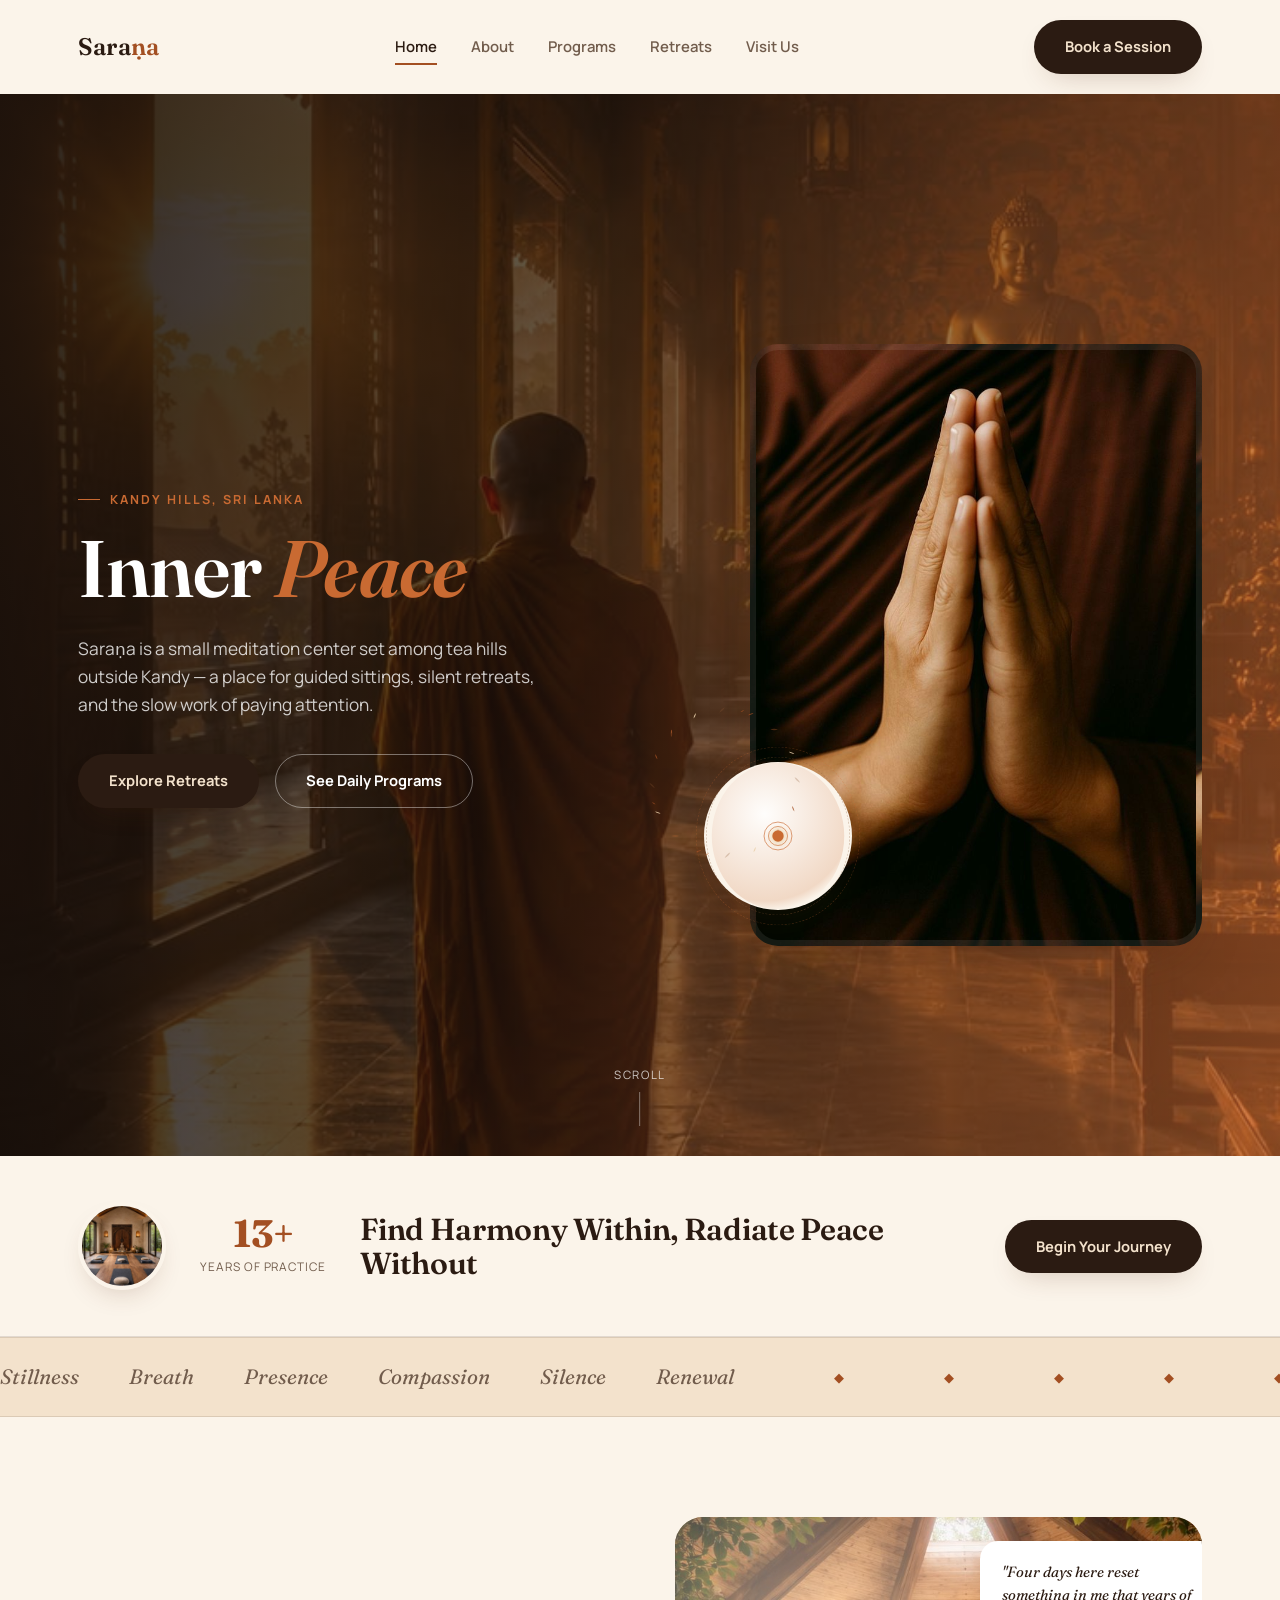
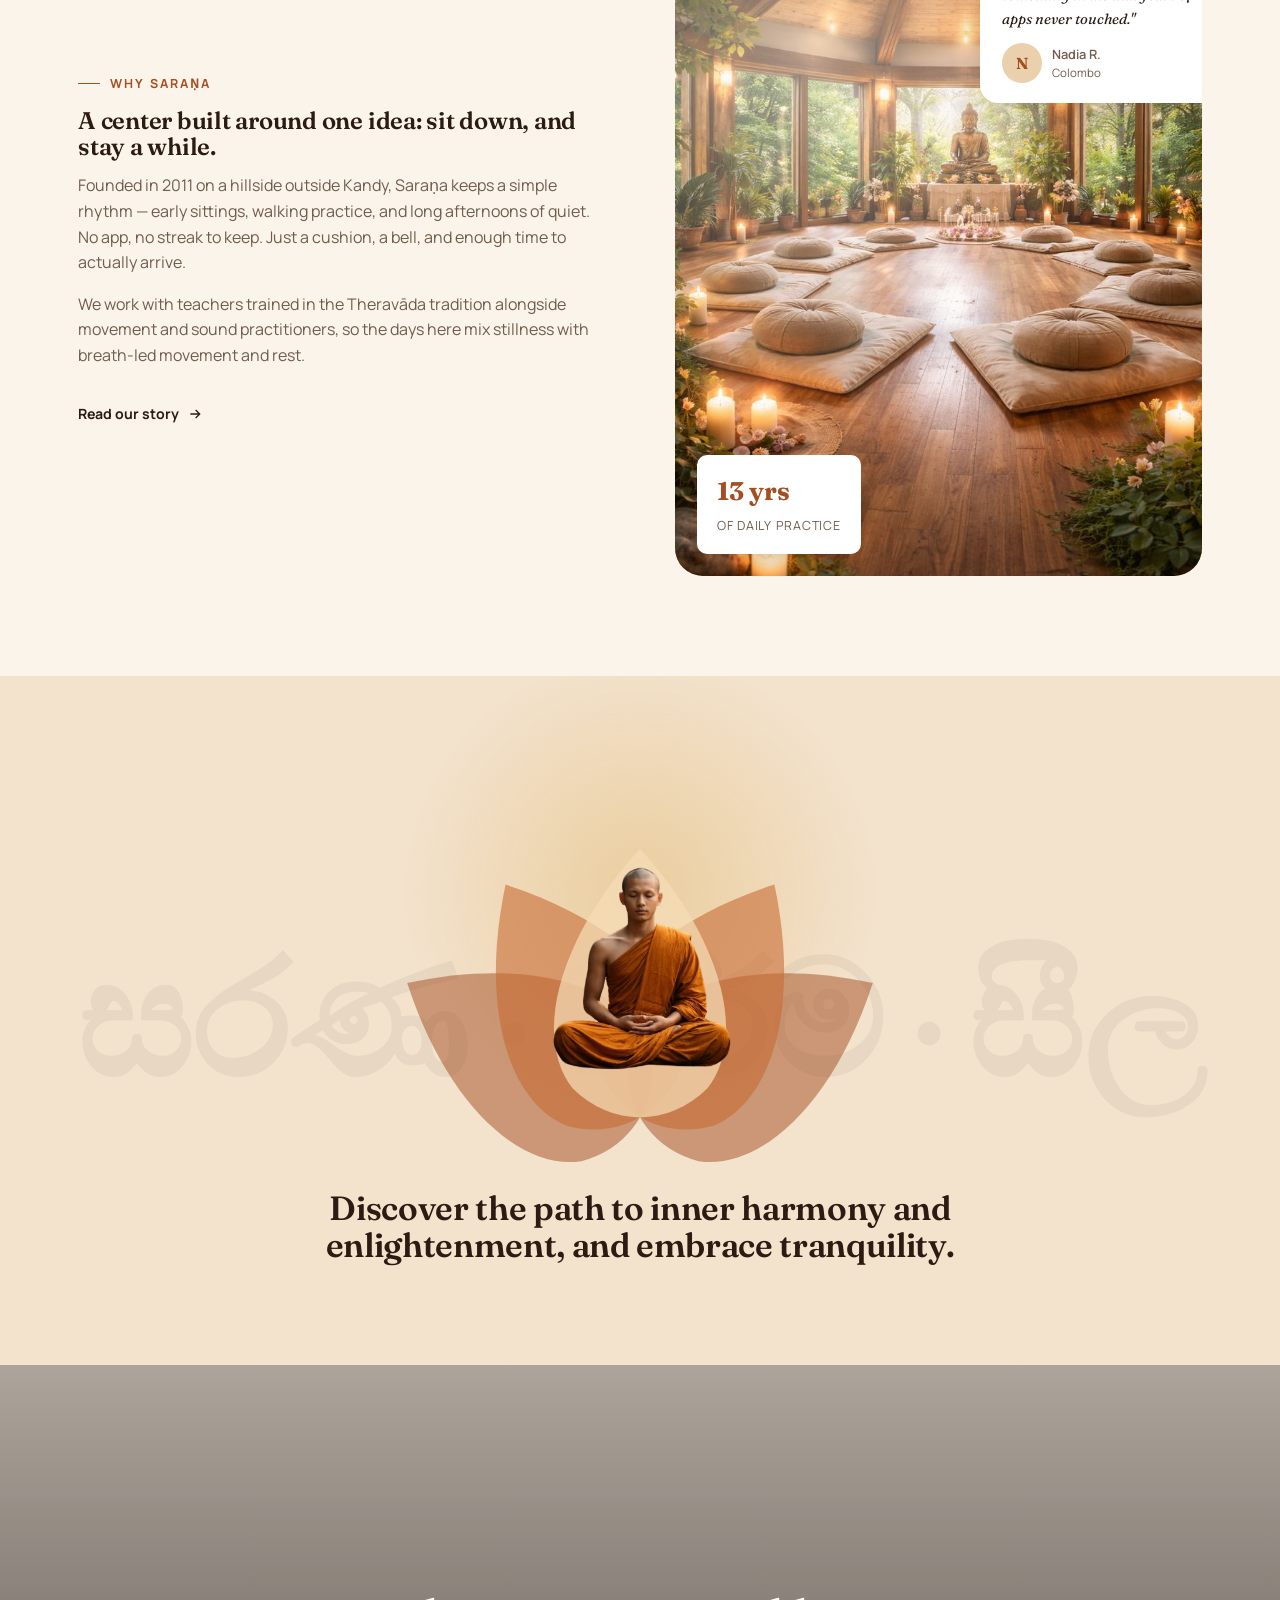
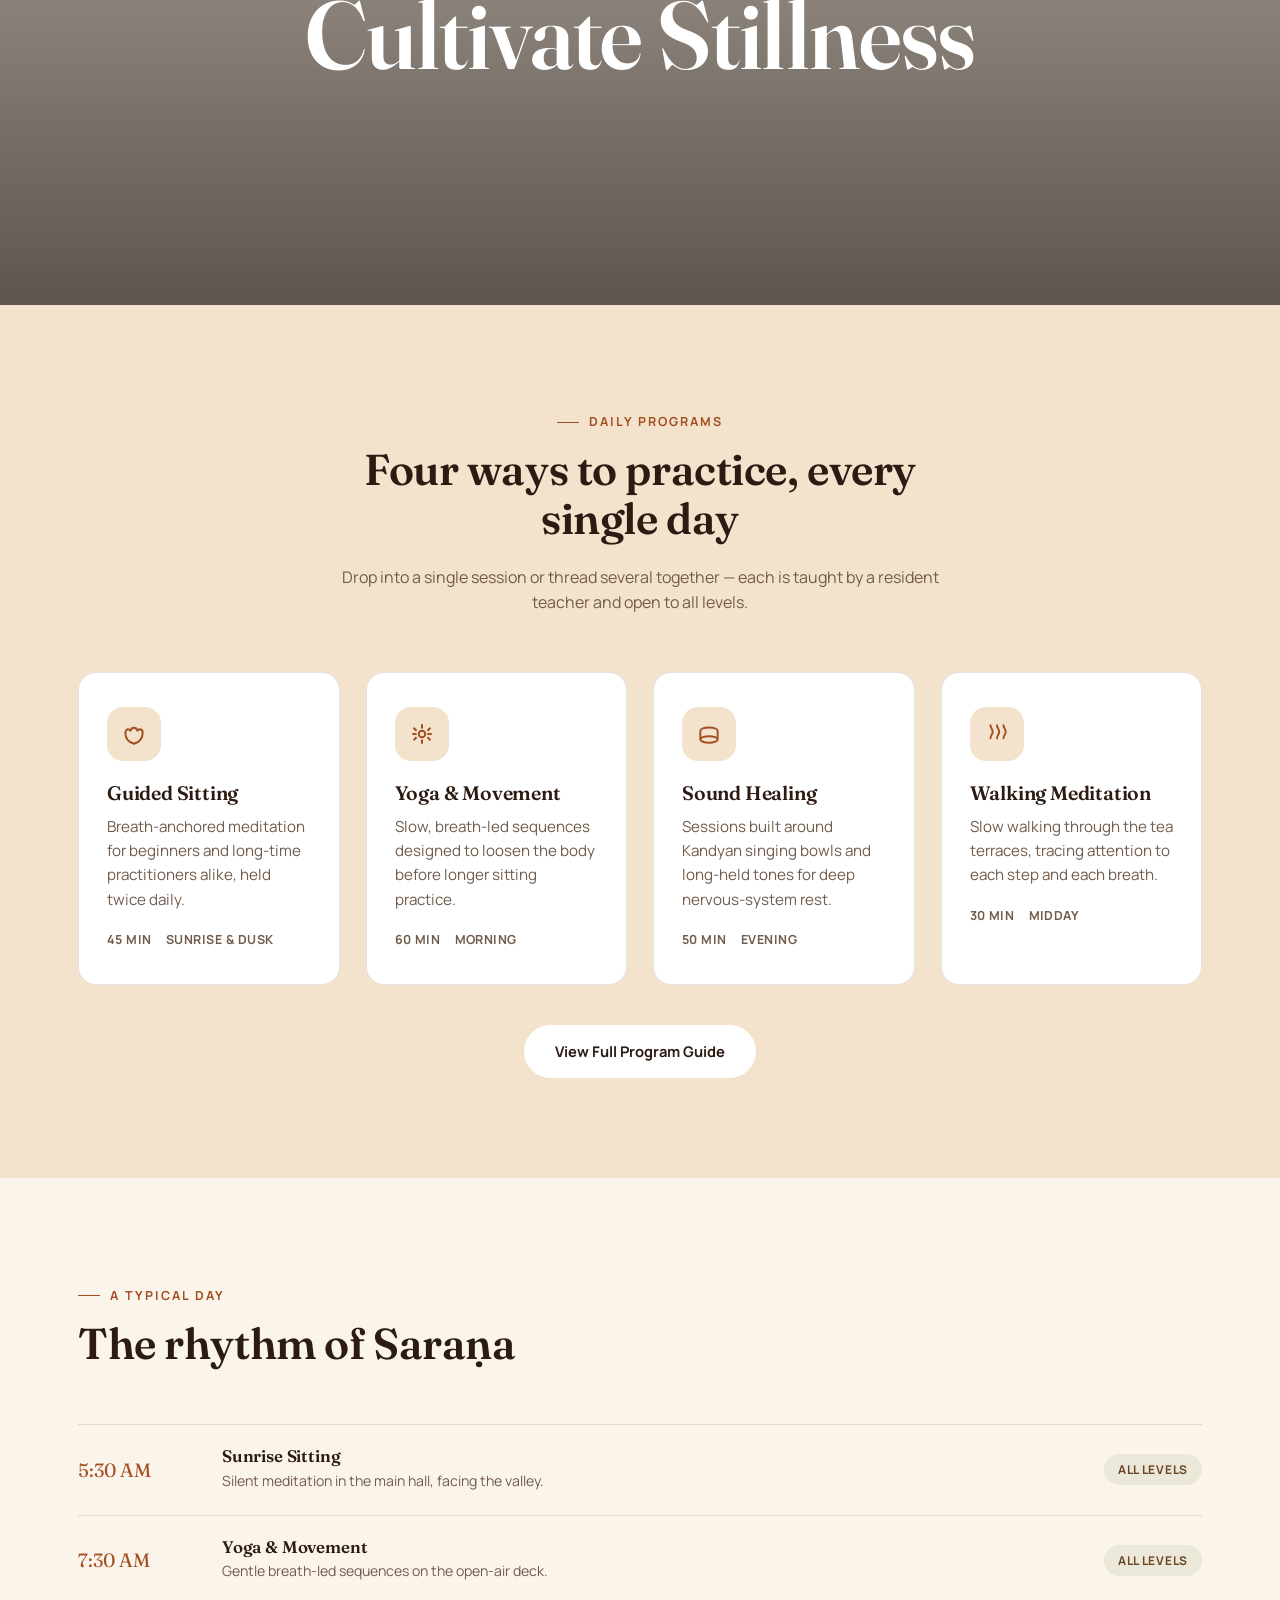
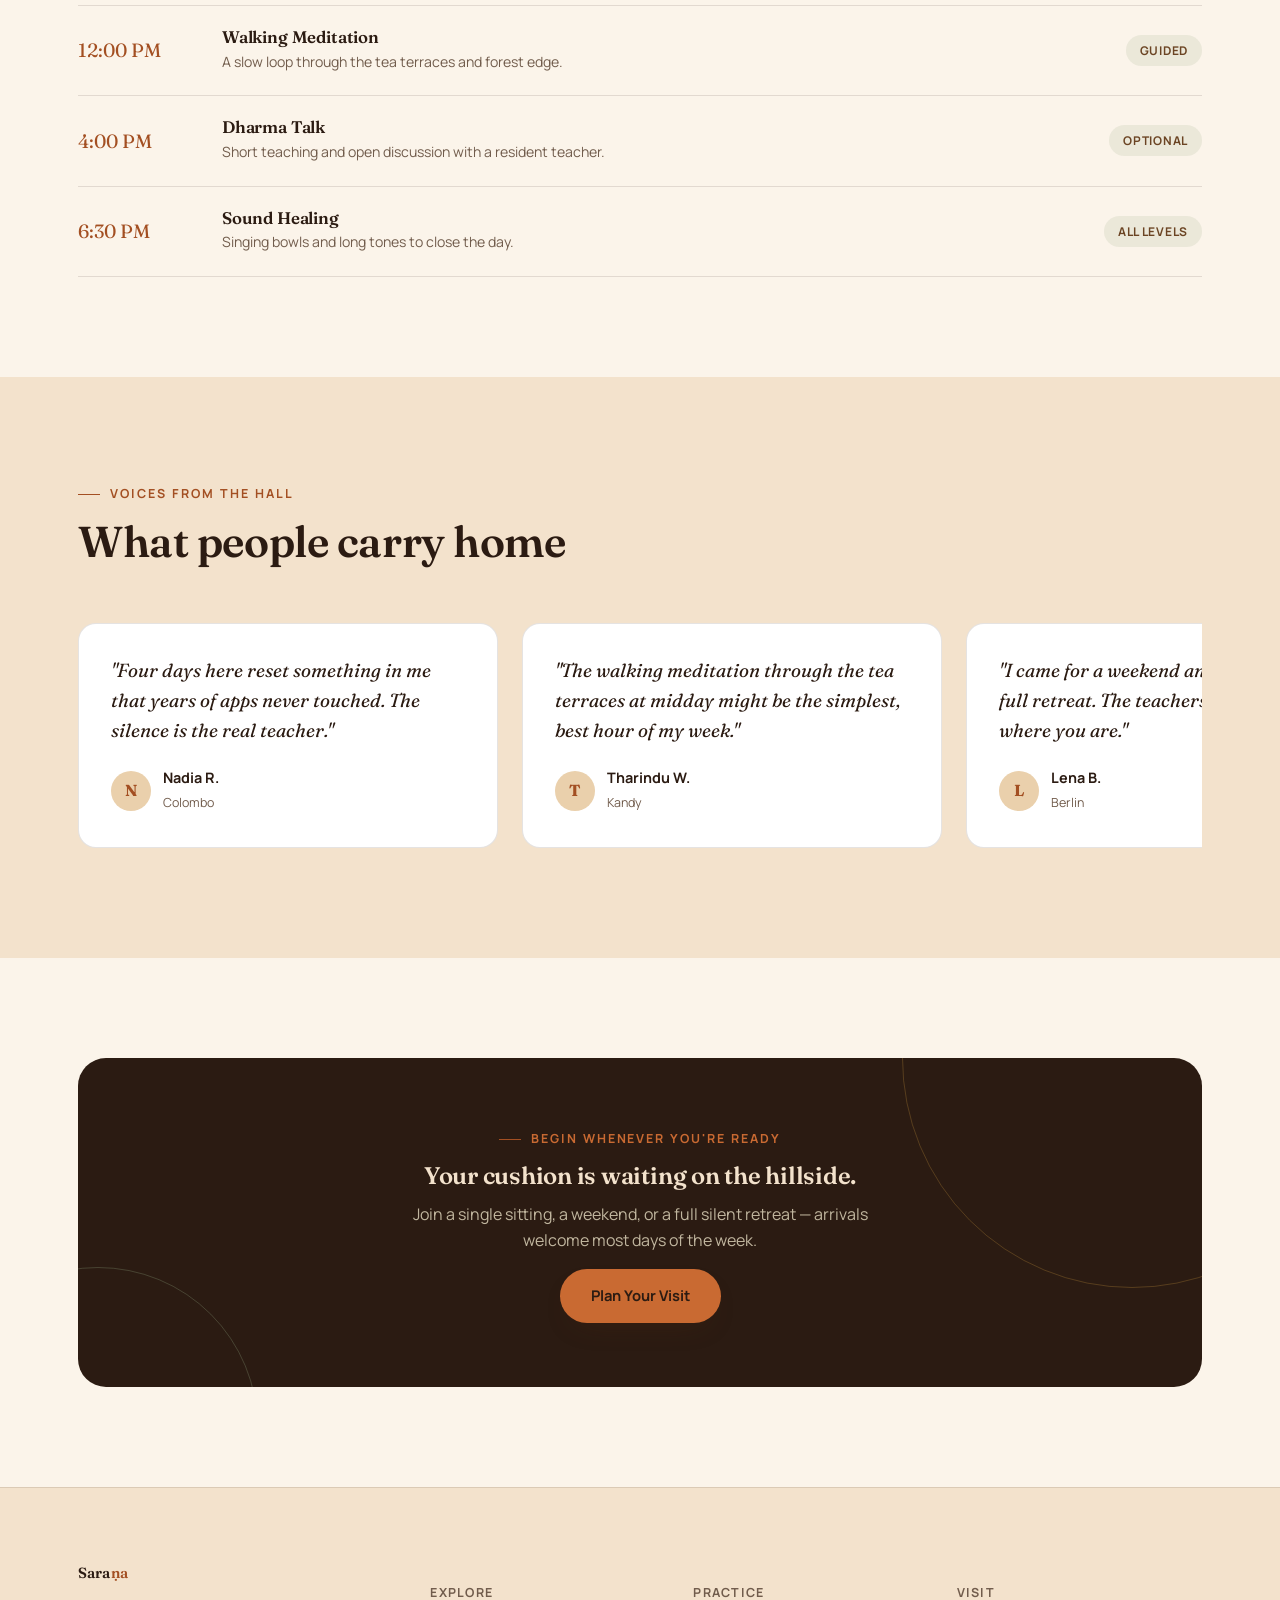
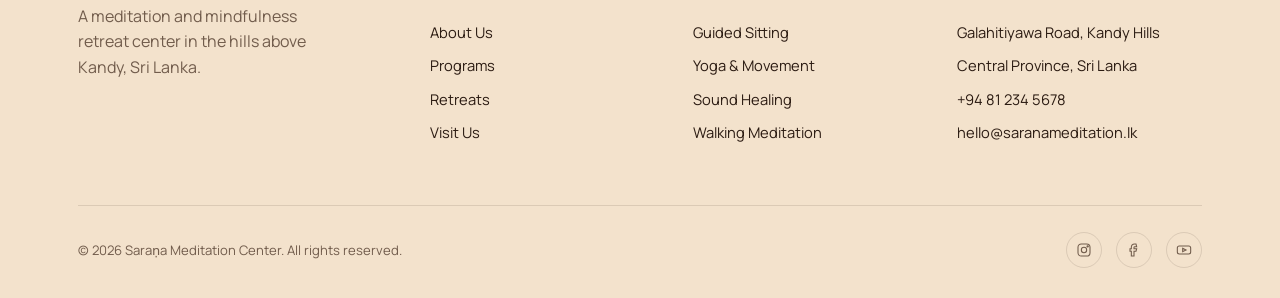
==== index.html @ 9ab3ea87 "Initial website upload" ====
<!DOCTYPE html>
<html lang="en">
<head>
<meta charset="UTF-8">
<meta name="viewport" content="width=device-width, initial-scale=1.0">
<title>Saraṇa Meditation Center — A Refuge in the Hills of Kandy</title>
<meta name="description" content="Saraṇa is a meditation and mindfulness retreat center in the hills above Kandy, Sri Lanka, offering guided sittings, silent retreats, yoga and sound healing.">
<link rel="preconnect" href="https://fonts.googleapis.com">
<link href="https://fonts.googleapis.com/css2?family=Fraunces:ital,wght@0,400;0,500;0,600;1,500&family=Manrope:wght@400;500;600;700;800&display=swap" rel="stylesheet">
<link rel="stylesheet" href="style.css">
</head>
<body>

<div id="preloader" aria-hidden="true">
  <div class="preloader-mark">
    <div class="preloader-ring"></div>
    <div class="preloader-bud"></div>
  </div>
  <span class="preloader-word">Sara<b>ṇa</b></span>
</div>
<div class="cursor-dot" id="cursorDot" aria-hidden="true"></div>

<header class="site-header">
  <div class="container nav-wrap">
    <a href="index.html" class="logo">Sara<span>ṇa</span></a>
    <nav class="nav-links">
      <a href="index.html">Home</a>
      <a href="about.html">About</a>
      <a href="services.html">Programs</a>
      <a href="retreats.html">Retreats</a>
      <a href="contact.html">Visit Us</a>
    </nav>
    <a href="contact.html" class="btn btn-primary nav-cta">Book a Session</a>
    <button class="nav-toggle" aria-label="Toggle menu"><span></span></button>
  </div>
</header>

<main>

  <!-- ============ SPLIT PHOTO HERO ============ -->
  <section class="hero-split">
    <div class="hero-split-media" style="background-image:url('images/temple-walk-monk.jpeg')"></div>
    <div class="hero-split-scrim"></div>
    <div class="container hero-split-grid">
      <div class="hero-split-text">
        <p class="eyebrow">Kandy Hills, Sri Lanka</p>
        <h1>Inner <em>Peace</em></h1>
        <p class="hero-split-sub">Saraṇa is a small meditation center set among tea hills outside Kandy — a place for guided sittings, silent retreats, and the slow work of paying attention.</p>
        <div class="hero-split-ctas">
          <a href="retreats.html" class="btn btn-primary">Explore Retreats</a>
          <a href="services.html" class="btn btn-ghost-light">See Daily Programs</a>
        </div>
      </div>
      <div class="hero-split-visual">
        <div class="hero-split-photo" style="background-image:url('images/praying-hands.jpeg')"></div>
        <div class="hero-particles" id="heroParticles" aria-hidden="true"></div>
        <div class="hero-flower-badge">
          <div class="flower scroll-bloom" aria-hidden="true">
            <span class="flower-glow"></span>
            <svg class="flower-svg" viewBox="0 0 168 168">
              <!-- outer ring -->
              <g class="petal petal-outer petal-gold" style="--i:0; transform:rotate(0deg)"><path class="petal-shape" d="M84 84 C 74 62 74 28 84 8 C 94 28 94 62 84 84 Z"/></g>
              <g class="petal petal-outer petal-sage" style="--i:1; transform:rotate(45deg)"><path class="petal-shape" d="M84 84 C 74 62 74 28 84 8 C 94 28 94 62 84 84 Z"/></g>
              <g class="petal petal-outer petal-gold" style="--i:2; transform:rotate(90deg)"><path class="petal-shape" d="M84 84 C 74 62 74 28 84 8 C 94 28 94 62 84 84 Z"/></g>
              <g class="petal petal-outer petal-sage" style="--i:3; transform:rotate(135deg)"><path class="petal-shape" d="M84 84 C 74 62 74 28 84 8 C 94 28 94 62 84 84 Z"/></g>
              <g class="petal petal-outer petal-gold" style="--i:4; transform:rotate(180deg)"><path class="petal-shape" d="M84 84 C 74 62 74 28 84 8 C 94 28 94 62 84 84 Z"/></g>
              <g class="petal petal-outer petal-sage" style="--i:5; transform:rotate(225deg)"><path class="petal-shape" d="M84 84 C 74 62 74 28 84 8 C 94 28 94 62 84 84 Z"/></g>
              <g class="petal petal-outer petal-gold" style="--i:6; transform:rotate(270deg)"><path class="petal-shape" d="M84 84 C 74 62 74 28 84 8 C 94 28 94 62 84 84 Z"/></g>
              <g class="petal petal-outer petal-sage" style="--i:7; transform:rotate(315deg)"><path class="petal-shape" d="M84 84 C 74 62 74 28 84 8 C 94 28 94 62 84 84 Z"/></g>
              <!-- middle ring, offset for a layered look -->
              <g class="petal petal-middle petal-sand" style="--i:2; transform:rotate(22.5deg)"><path class="petal-shape" d="M84 84 C 77 67 77 42 84 26 C 91 42 91 67 84 84 Z"/></g>
              <g class="petal petal-middle petal-deep" style="--i:3; transform:rotate(67.5deg)"><path class="petal-shape" d="M84 84 C 77 67 77 42 84 26 C 91 42 91 67 84 84 Z"/></g>
              <g class="petal petal-middle petal-sand" style="--i:4; transform:rotate(112.5deg)"><path class="petal-shape" d="M84 84 C 77 67 77 42 84 26 C 91 42 91 67 84 84 Z"/></g>
              <g class="petal petal-middle petal-deep" style="--i:5; transform:rotate(157.5deg)"><path class="petal-shape" d="M84 84 C 77 67 77 42 84 26 C 91 42 91 67 84 84 Z"/></g>
              <g class="petal petal-middle petal-sand" style="--i:6; transform:rotate(202.5deg)"><path class="petal-shape" d="M84 84 C 77 67 77 42 84 26 C 91 42 91 67 84 84 Z"/></g>
              <g class="petal petal-middle petal-deep" style="--i:7; transform:rotate(247.5deg)"><path class="petal-shape" d="M84 84 C 77 67 77 42 84 26 C 91 42 91 67 84 84 Z"/></g>
              <g class="petal petal-middle petal-sand" style="--i:8; transform:rotate(292.5deg)"><path class="petal-shape" d="M84 84 C 77 67 77 42 84 26 C 91 42 91 67 84 84 Z"/></g>
              <g class="petal petal-middle petal-deep" style="--i:9; transform:rotate(337.5deg)"><path class="petal-shape" d="M84 84 C 77 67 77 42 84 26 C 91 42 91 67 84 84 Z"/></g>
              <!-- inner ring, small petals cradling the core -->
              <g class="petal petal-inner petal-deep" style="--i:6; transform:rotate(0deg)"><path class="petal-shape" d="M84 84 C 79 71 79 54 84 42 C 89 54 89 71 84 84 Z"/></g>
              <g class="petal petal-inner petal-gold" style="--i:7; transform:rotate(60deg)"><path class="petal-shape" d="M84 84 C 79 71 79 54 84 42 C 89 54 89 71 84 84 Z"/></g>
              <g class="petal petal-inner petal-deep" style="--i:8; transform:rotate(120deg)"><path class="petal-shape" d="M84 84 C 79 71 79 54 84 42 C 89 54 89 71 84 84 Z"/></g>
              <g class="petal petal-inner petal-gold" style="--i:9; transform:rotate(180deg)"><path class="petal-shape" d="M84 84 C 79 71 79 54 84 42 C 89 54 89 71 84 84 Z"/></g>
              <g class="petal petal-inner petal-deep" style="--i:10; transform:rotate(240deg)"><path class="petal-shape" d="M84 84 C 79 71 79 54 84 42 C 89 54 89 71 84 84 Z"/></g>
              <g class="petal petal-inner petal-gold" style="--i:11; transform:rotate(300deg)"><path class="petal-shape" d="M84 84 C 79 71 79 54 84 42 C 89 54 89 71 84 84 Z"/></g>
              <!-- glowing sacred core -->
              <g class="sacred-core">
                <circle class="core-ring core-ring-outer" cx="84" cy="84" r="22"/>
                <circle class="core-ring core-ring-mid" cx="84" cy="84" r="15"/>
                <circle class="flower-pistil" cx="84" cy="84" r="9"/>
              </g>
            </svg>
            <span class="flower-label">Open slowly. Close gently.</span>
          </div>
        </div>
      </div>
    </div>
    <div class="hero-scroll-cue"><span>Scroll</span><span class="line"></span></div>
  </section>

  <!-- ============ STAT STRIP ============ -->
  <section class="stat-strip">
    <div class="container stat-strip-inner">
      <div class="stat-strip-photo" style="background-image:url('images/yoga-studio-interior.jpeg')"></div>
      <div class="stat-strip-num"><strong>13+</strong><span>Years of Practice</span></div>
      <div class="stat-strip-text">
        <h2>Find Harmony Within, Radiate Peace Without</h2>
      </div>
      <a href="retreats.html" class="btn btn-primary">Begin Your Journey</a>
    </div>
  </section>

  <!-- ============ VALUES MARQUEE ============ -->
  <div class="marquee" aria-hidden="true">
    <div class="marquee-track">
      <span>Stillness<span>Breath<span>Presence<span>Compassion<span>Silence<span>Renewal</span></span></span></span></span></span>
      <span>Stillness<span>Breath<span>Presence<span>Compassion<span>Silence<span>Renewal</span></span></span></span></span></span>
    </div>
  </div>

  <!-- ============ INTRO / ABOUT SPLIT ============ -->
  <section>
    <div class="container split">
      <div class="reveal">
        <p class="eyebrow">Why Saraṇa</p>
        <h2>A center built around one idea: sit down, and stay a while.</h2>
        <p>Founded in 2011 on a hillside outside Kandy, Saraṇa keeps a simple rhythm — early sittings, walking practice, and long afternoons of quiet. No app, no streak to keep. Just a cushion, a bell, and enough time to actually arrive.</p>
        <p>We work with teachers trained in the Theravāda tradition alongside movement and sound practitioners, so the days here mix stillness with breath-led movement and rest.</p>
        <a href="about.html" class="card-link">Read our story
          <svg viewBox="0 0 24 24" fill="none" stroke="currentColor" stroke-width="2"><path d="M5 12h14M13 6l6 6-6 6"/></svg>
        </a>
      </div>
      <div class="art-panel reveal">
        <img src="images/meditation-retreat-space.jpeg" alt="Circle of meditation cushions facing a Buddha statue in a plant-filled pavilion" loading="lazy">
        <div class="quote-float">
          <p>"Four days here reset something in me that years of apps never touched."</p>
          <div class="quote-float-who">
            <div class="quote-avatar">N</div>
            <span>Nadia R. <em>Colombo</em></span>
          </div>
        </div>
        <div class="stat-chip"><strong>13 yrs</strong><span>of daily practice</span></div>
      </div>
    </div>
  </section>

  <!-- ============ DEVOTION / WATERMARK ============ -->
  <section class="devotion">
    <span class="devotion-watermark" aria-hidden="true">සරණ · ධර්ම · සීල</span>
    <div class="container">
      <div class="devotion-photo-wrap reveal">

        <div class="devotion-glow" aria-hidden="true"></div>

        <div class="devotion-bloom" aria-hidden="true">
          <svg class="devotion-bloom-svg" viewBox="0 0 300 190">
            <g class="petal-wrap petal-outer-l" transform="translate(150,170) rotate(-60)">
              <path class="lotus-petal petal-outer" d="M0,-140 C-45,-90 -55,-40 -35,-15 C-15,5 15,5 35,-15 C55,-40 45,-90 0,-140 Z"/>
            </g>
            <g class="petal-wrap petal-outer-r" transform="translate(150,170) rotate(60)">
              <path class="lotus-petal petal-outer" d="M0,-140 C-45,-90 -55,-40 -35,-15 C-15,5 15,5 35,-15 C55,-40 45,-90 0,-140 Z"/>
            </g>
            <g class="petal-wrap petal-mid-l" transform="translate(150,170) rotate(-30)">
              <path class="lotus-petal petal-mid" d="M0,-140 C-45,-90 -55,-40 -35,-15 C-15,5 15,5 35,-15 C55,-40 45,-90 0,-140 Z"/>
            </g>
            <g class="petal-wrap petal-mid-r" transform="translate(150,170) rotate(30)">
              <path class="lotus-petal petal-mid" d="M0,-140 C-45,-90 -55,-40 -35,-15 C-15,5 15,5 35,-15 C55,-40 45,-90 0,-140 Z"/>
            </g>
            <g class="petal-wrap petal-center" transform="translate(150,170) rotate(0)">
              <path class="lotus-petal petal-center" d="M0,-140 C-45,-90 -55,-40 -35,-15 C-15,5 15,5 35,-15 C55,-40 45,-90 0,-140 Z"/>
            </g>
          </svg>
        </div>

        <div class="devotion-photo" style="background-image:url('images/download__9_-removebg-preview.png')"></div>
      </div>
      <h2 class="reveal">Discover the path to inner harmony and enlightenment, and embrace tranquility.</h2>
    </div>
  </section>

  <!-- ============ PHOTO BAND ============ -->
  <section class="photo-band" style="background-image:url('images/yoga-studio-interior.jpeg')">
    <div class="photo-band-scrim"></div>
    <h2>Cultivate Stillness</h2>
  </section>

  <!-- ============ PROGRAMS PREVIEW ============ -->
  <section class="section-alt">
    <div class="container">
      <div class="section-head">
        <p class="eyebrow">Daily Programs</p>
        <h2>Four ways to practice, every single day</h2>
        <p>Drop into a single session or thread several together — each is taught by a resident teacher and open to all levels.</p>
      </div>

      <div class="grid grid-4 reveal-stagger">
        <div class="card reveal r-item">
          <div class="card-icon">
            <svg viewBox="0 0 24 24" fill="none" stroke="currentColor" stroke-width="1.8"><path d="M12 21c-5-1.5-8-5.5-8-10 0-2 1.3-3.3 2.6-3.3 1 0 1.8.8 2 1.8.4-1.9 1.9-3.2 3.4-3.2s3 1.3 3.4 3.2c.2-1 1-1.8 2-1.8C18.7 7.7 20 9 20 11c0 4.5-3 8.5-8 10z"/></svg>
          </div>
          <h3>Guided Sitting</h3>
          <p>Breath-anchored meditation for beginners and long-time practitioners alike, held twice daily.</p>
          <span class="card-meta"><span>45 min</span><span>Sunrise & Dusk</span></span>
        </div>

        <div class="card reveal r-item">
          <div class="card-icon">
            <svg viewBox="0 0 24 24" fill="none" stroke="currentColor" stroke-width="1.8"><path d="M12 3v4M12 17v4M4.2 6.2l2.8 2.8M17 15l2.8 2.8M3 12h4M17 12h4M4.2 17.8L7 15M17 9l2.8-2.8"/><circle cx="12" cy="12" r="3"/></svg>
          </div>
          <h3>Yoga & Movement</h3>
          <p>Slow, breath-led sequences designed to loosen the body before longer sitting practice.</p>
          <span class="card-meta"><span>60 min</span><span>Morning</span></span>
        </div>

        <div class="card reveal r-item">
          <div class="card-icon">
            <svg viewBox="0 0 24 24" fill="none" stroke="currentColor" stroke-width="1.8"><ellipse cx="12" cy="17" rx="8" ry="3"/><path d="M4 17V9a8 3 0 0 1 16 0v8"/></svg>
          </div>
          <h3>Sound Healing</h3>
          <p>Sessions built around Kandyan singing bowls and long-held tones for deep nervous-system rest.</p>
          <span class="card-meta"><span>50 min</span><span>Evening</span></span>
        </div>

        <div class="card reveal r-item">
          <div class="card-icon">
            <svg viewBox="0 0 24 24" fill="none" stroke="currentColor" stroke-width="1.8"><path d="M6 4c0 3 2 3 2 6s-2 3-2 6M12 4c0 3 2 3 2 6s-2 3-2 6M18 4c0 3 2 3 2 6s-2 3-2 6" stroke-linecap="round"/></svg>
          </div>
          <h3>Walking Meditation</h3>
          <p>Slow walking through the tea terraces, tracing attention to each step and each breath.</p>
          <span class="card-meta"><span>30 min</span><span>Midday</span></span>
        </div>
      </div>

      <div class="text-center mt-40">
        <a href="services.html" class="btn btn-light">View Full Program Guide</a>
      </div>
    </div>
  </section>

  <!-- ============ SCHEDULE ============ -->
  <section>
    <div class="container">
      <div class="section-head left">
        <p class="eyebrow">A Typical Day</p>
        <h2>The rhythm of Saraṇa</h2>
      </div>
      <div class="schedule reveal">
        <div class="schedule-row">
          <div class="schedule-time">5:30 AM</div>
          <div class="schedule-name"><h4>Sunrise Sitting</h4><p>Silent meditation in the main hall, facing the valley.</p></div>
          <div class="schedule-tag">All levels</div>
        </div>
        <div class="schedule-row">
          <div class="schedule-time">7:30 AM</div>
          <div class="schedule-name"><h4>Yoga & Movement</h4><p>Gentle breath-led sequences on the open-air deck.</p></div>
          <div class="schedule-tag">All levels</div>
        </div>
        <div class="schedule-row">
          <div class="schedule-time">12:00 PM</div>
          <div class="schedule-name"><h4>Walking Meditation</h4><p>A slow loop through the tea terraces and forest edge.</p></div>
          <div class="schedule-tag">Guided</div>
        </div>
        <div class="schedule-row">
          <div class="schedule-time">4:00 PM</div>
          <div class="schedule-name"><h4>Dharma Talk</h4><p>Short teaching and open discussion with a resident teacher.</p></div>
          <div class="schedule-tag">Optional</div>
        </div>
        <div class="schedule-row">
          <div class="schedule-time">6:30 PM</div>
          <div class="schedule-name"><h4>Sound Healing</h4><p>Singing bowls and long tones to close the day.</p></div>
          <div class="schedule-tag">All levels</div>
        </div>
      </div>
    </div>
  </section>

  <!-- ============ TESTIMONIALS ============ -->
  <section class="section-alt">
    <div class="container">
      <div class="section-head left">
        <p class="eyebrow">Voices from the Hall</p>
        <h2>What people carry home</h2>
      </div>
      <div class="quote-track reveal">
        <div class="quote-card">
          <p>"Four days here reset something in me that years of apps never touched. The silence is the real teacher."</p>
          <div class="quote-who">
            <div class="quote-avatar">N</div>
            <div><strong>Nadia R.</strong><span>Colombo</span></div>
          </div>
        </div>
        <div class="quote-card">
          <p>"The walking meditation through the tea terraces at midday might be the simplest, best hour of my week."</p>
          <div class="quote-who">
            <div class="quote-avatar">T</div>
            <div><strong>Tharindu W.</strong><span>Kandy</span></div>
          </div>
        </div>
        <div class="quote-card">
          <p>"I came for a weekend and stayed for the full retreat. The teachers meet you exactly where you are."</p>
          <div class="quote-who">
            <div class="quote-avatar">L</div>
            <div><strong>Lena B.</strong><span>Berlin</span></div>
          </div>
        </div>
        <div class="quote-card">
          <p>"Sound healing in that hall, with the rain outside — I still hear it when I need to calm down."</p>
          <div class="quote-who">
            <div class="quote-avatar">S</div>
            <div><strong>Sanduni P.</strong><span>Galle</span></div>
          </div>
        </div>
      </div>
    </div>
  </section>

  <!-- ============ CTA BAND ============ -->
  <section>
    <div class="container">
      <div class="cta-band reveal">
        <div class="cta-ring"></div>
        <div class="cta-ring two"></div>
        <p class="eyebrow" style="justify-content:center;color:var(--gold)">Begin Whenever You're Ready</p>
        <h2>Your cushion is waiting on the hillside.</h2>
        <p>Join a single sitting, a weekend, or a full silent retreat — arrivals welcome most days of the week.</p>
        <a href="contact.html" class="btn btn-primary">Plan Your Visit</a>
      </div>
    </div>
  </section>

</main>

<footer class="site-footer">
  <div class="container">
    <div class="footer-grid">
      <div>
        <a href="index.html" class="logo">Sara<span>ṇa</span></a>
        <p class="mt-40" style="margin-top:18px;max-width:260px;">A meditation and mindfulness retreat center in the hills above Kandy, Sri Lanka.</p>
      </div>
      <div>
        <h5>Explore</h5>
        <a href="about.html">About Us</a>
        <a href="services.html">Programs</a>
        <a href="retreats.html">Retreats</a>
        <a href="contact.html">Visit Us</a>
      </div>
      <div>
        <h5>Practice</h5>
        <a href="services.html">Guided Sitting</a>
        <a href="services.html">Yoga & Movement</a>
        <a href="services.html">Sound Healing</a>
        <a href="services.html">Walking Meditation</a>
      </div>
      <div>
        <h5>Visit</h5>
        <li>Galahitiyawa Road, Kandy Hills</li>
        <li>Central Province, Sri Lanka</li>
        <li>+94 81 234 5678</li>
        <li>hello@saranameditation.lk</li>
      </div>
    </div>
    <div class="footer-bottom">
      <span>© <span id="year"></span> Saraṇa Meditation Center. All rights reserved.</span>
      <div class="footer-social">
        <a href="#" aria-label="Instagram"><svg viewBox="0 0 24 24" fill="none" stroke="currentColor" stroke-width="1.6"><rect x="3" y="3" width="18" height="18" rx="5"/><circle cx="12" cy="12" r="4"/><circle cx="17.5" cy="6.5" r="1"/></svg></a>
        <a href="#" aria-label="Facebook"><svg viewBox="0 0 24 24" fill="none" stroke="currentColor" stroke-width="1.6"><path d="M15 3h-2a5 5 0 0 0-5 5v2H6v4h2v7h4v-7h3l1-4h-4V8a1 1 0 0 1 1-1h3z"/></svg></a>
        <a href="#" aria-label="YouTube"><svg viewBox="0 0 24 24" fill="none" stroke="currentColor" stroke-width="1.6"><rect x="2" y="6" width="20" height="12" rx="3"/><path d="M10 9.5l5 2.5-5 2.5z"/></svg></a>
      </div>
    </div>
  </div>
</footer>

<script src="script.js"></script>
</body>
</html>
---- style.css ----
/* =========================================================
   SARAṆA MEDITATION CENTER — shared stylesheet
   Palette: warm cream / burnt terracotta / gold / deep maroon
   Type: Fraunces (display) + Manrope (body)
========================================================= */

:root{
  --bg:            #FBF4EA;
  --bg-alt:        #F3E2CC;   /* warm sand */
  --bg-alt-2:      #EAD0AC;   /* deeper sand */
  --gold:          #C96A32;   /* burnt terracotta accent */
  --gold-deep:     #A34F22;
  --sage:          #8A5A34;   /* warm umber accent */
  --sage-deep:     #6B4423;
  --ink:           #2B1B12;
  --ink-soft:      #715C4C;
  --line:          rgba(43,27,18,0.12);
  --white:         #FFFFFF;

  --font-display: "Fraunces", "Iowan Old Style", serif;
  --font-body:    "Manrope", -apple-system, BlinkMacSystemFont, sans-serif;

  --radius-lg: 28px;
  --radius-md: 18px;
  --radius-sm: 10px;

  --shadow-soft: 0 20px 60px -25px rgba(90, 45, 15, 0.4);
  --shadow-card: 0 12px 30px -15px rgba(90, 45, 15, 0.32);

  --ease: cubic-bezier(.22,.68,0,1);
}

@media (prefers-reduced-motion: reduce){
  *{ animation-duration: 0.001ms !important; animation-iteration-count: 1 !important; transition-duration: 0.001ms !important; scroll-behavior: auto !important; }
}

/* =========================================================
   PRELOADER
========================================================= */
#preloader{
  position: fixed; inset: 0; z-index: 10000;
  background: var(--bg);
  display: flex; flex-direction: column; align-items: center; justify-content: center;
  transition: opacity .7s var(--ease), visibility .7s var(--ease);
}
#preloader.is-hidden{ opacity: 0; visibility: hidden; pointer-events: none; }
.preloader-mark{
  position: relative;
  width: 56px; height: 56px;
  display: flex; align-items: center; justify-content: center;
}
.preloader-bud{
  width: 20px; height: 34px;
  background: linear-gradient(160deg, var(--gold), var(--gold-deep));
  border-radius: 60% 60% 18% 18%;
  box-shadow: 0 0 22px rgba(217,164,65,0.45);
  animation: preloaderPulse 1.5s ease-in-out infinite;
}
.preloader-ring{
  position: absolute; inset: -15px;
  border-radius: 50%;
  border: 2px solid rgba(201,106,50,0.15);
  border-top-color: var(--gold-deep);
  animation: preloaderSpin .9s linear infinite;
}
.preloader-word{
  margin-top: 18px;
  font-family: var(--font-display);
  font-style: italic;
  letter-spacing: 0.03em;
  font-size: 0.92rem;
  color: var(--ink-soft);
}
.preloader-word b{ color: var(--gold-deep); font-weight: 600; font-style: normal; }
@keyframes preloaderPulse{
  0%, 100%{ transform: scale(0.85); opacity: 0.75; }
  50%{ transform: scale(1.1); opacity: 1; }
}
@keyframes preloaderSpin{ to{ transform: rotate(360deg); } }

/* =========================================================
   CUSTOM CURSOR (desktop / fine-pointer only)
========================================================= */
body.has-custom-cursor,
body.has-custom-cursor a,
body.has-custom-cursor button,
body.has-custom-cursor .btn{ cursor: none; }
.cursor-dot{
  position: fixed; top: 0; left: 0;
  width: 8px; height: 8px;
  background: var(--gold-deep);
  border-radius: 50%;
  pointer-events: none;
  z-index: 9999;
  transform: translate(-50%, -50%);
  opacity: 0;
  transition: width .2s var(--ease), height .2s var(--ease), background .2s var(--ease), opacity .2s var(--ease);
}
.cursor-dot.is-active{ opacity: 1; }
.cursor-dot.is-hover{
  width: 36px; height: 36px;
  background: rgba(201,106,50,0.22);
  border: 1px solid var(--gold-deep);
}
@media (max-width: 880px){ .cursor-dot{ display: none; } }

*, *::before, *::after{ box-sizing: border-box; }
html{ scroll-behavior: smooth; }
body{
  margin: 0;
  background: var(--bg);
  color: var(--ink);
  font-family: var(--font-body);
  font-size: 16px;
  line-height: 1.6;
  -webkit-font-smoothing: antialiased;
}

img{ max-width: 100%; display: block; }
a{ color: inherit; text-decoration: none; }
ul{ list-style: none; margin: 0; padding: 0; }
h1,h2,h3,h4{
  font-family: var(--font-display);
  font-weight: 600;
  line-height: 1.12;
  margin: 0 0 0.5em;
  letter-spacing: -0.01em;
  color: var(--ink);
}
p{ margin: 0 0 1em; color: var(--ink-soft); }

:focus-visible{
  outline: 2px solid var(--gold-deep);
  outline-offset: 3px;
  border-radius: 4px;
}

.container{
  width: 100%;
  max-width: 1180px;
  margin: 0 auto;
  padding: 0 28px;
}

.eyebrow{
  display: inline-flex;
  align-items: center;
  gap: 10px;
  font-size: 0.78rem;
  letter-spacing: 0.16em;
  text-transform: uppercase;
  color: var(--gold-deep);
  font-weight: 700;
  margin-bottom: 14px;
}
.eyebrow::before{
  content: "";
  width: 22px; height: 1px;
  background: var(--gold-deep);
  display: inline-block;
}

/* =============== BUTTONS =============== */
.btn{
  display: inline-flex;
  align-items: center;
  justify-content: center;
  gap: 8px;
  padding: 14px 30px;
  border-radius: 999px;
  font-family: var(--font-body);
  font-weight: 700;
  font-size: 0.92rem;
  cursor: pointer;
  border: 1px solid transparent;
  transition: transform .35s var(--ease), box-shadow .35s var(--ease), background .35s var(--ease), color .35s var(--ease);
  white-space: nowrap;
}
.btn-primary{
  background: var(--ink);
  color: var(--bg-alt);
  box-shadow: var(--shadow-card);
}
.btn-primary:hover{ transform: translateY(-3px); box-shadow: 0 18px 34px -14px rgba(44,42,32,0.45); }
.btn-ghost{
  background: transparent;
  color: var(--ink);
  border-color: var(--line);
}
.btn-ghost:hover{ border-color: var(--ink); transform: translateY(-3px); }
.btn-light{
  background: var(--white);
  color: var(--ink);
}
.btn-light:hover{ transform: translateY(-3px); box-shadow: var(--shadow-card); }

/* =============== HEADER / NAV =============== */
.site-header{
  position: sticky;
  top: 0;
  z-index: 100;
  padding: 20px 0;
  background: rgba(255, 254, 250, 0);
  transition: background .4s var(--ease), box-shadow .4s var(--ease), padding .4s var(--ease);
}
.site-header.is-scrolled{
  background: rgba(255, 254, 250, 0.88);
  backdrop-filter: blur(14px);
  box-shadow: 0 1px 0 var(--line);
  padding: 14px 0;
}
.nav-wrap{
  display: flex;
  align-items: center;
  justify-content: space-between;
  gap: 20px;
}
.logo{
  font-family: var(--font-display);
  font-size: 1.5rem;
  font-weight: 600;
  letter-spacing: 0.01em;
}
.logo span{ color: var(--gold-deep); }
.nav-links{
  display: flex;
  align-items: center;
  gap: 34px;
}
.nav-links a{
  font-size: 0.93rem;
  font-weight: 600;
  color: var(--ink-soft);
  position: relative;
  padding: 4px 0;
  transition: color .3s;
}
.nav-links a::after{
  content:"";
  position:absolute; left:0; right:100%; bottom:-2px;
  height:2px; background: var(--gold-deep);
  transition: right .3s var(--ease);
}
.nav-links a:hover{ color: var(--ink); }
.nav-links a:hover::after{ right:0; }
.nav-links a.active{ color: var(--ink); }
.nav-links a.active::after{ right: 0; }

.nav-toggle{
  display: none;
  background: none; border: none; cursor: pointer;
  width: 40px; height: 40px;
  align-items: center; justify-content: center;
}
.nav-toggle span, .nav-toggle span::before, .nav-toggle span::after{
  content:""; display:block; width: 22px; height: 2px; background: var(--ink);
  position: relative; transition: transform .3s, opacity .3s;
}
.nav-toggle span::before{ position:absolute; top:-7px; }
.nav-toggle span::after{ position:absolute; top:7px; }

.nav-cta{ flex-shrink: 0; }

@media (max-width: 880px){
  .nav-links{
    position: fixed; inset: 0 0 0 auto;
    top: 0; height: 100vh; width: min(78vw, 340px);
    background: var(--bg-alt);
    flex-direction: column;
    justify-content: center;
    align-items: flex-start;
    padding: 40px;
    gap: 26px;
    transform: translateX(100%);
    transition: transform .45s var(--ease);
    box-shadow: -20px 0 50px rgba(0,0,0,0.12);
  }
  .nav-links.is-open{ transform: translateX(0); }
  .nav-links a{ font-size: 1.2rem; }
  .nav-toggle{ display: flex; z-index: 200; }
  .nav-cta{ display: none; }
  body.menu-open{ overflow: hidden; }
}

/* =============== HERO (shared inner-page hero) =============== */
.page-hero{
  padding: 80px 0 90px;
  background: linear-gradient(180deg, var(--bg-alt) 0%, var(--bg) 100%);
  text-align: left;
  border-bottom: 1px solid var(--line);
}
.page-hero h1{
  font-size: clamp(2.4rem, 5vw, 3.6rem);
}
.page-hero p{ max-width: 560px; font-size: 1.08rem; }

/* =============== HOME HERO (split photo) =============== */
.hero-split{
  position: relative;
  overflow: hidden;
  background: var(--ink);
}
.hero-split-media{
  position: absolute; inset: 0;
  background-size: cover;
  background-position: center;
}
.hero-split-scrim{
  position: absolute; inset: 0;
  background: linear-gradient(100deg, rgba(27,17,11,0.92) 0%, rgba(27,17,11,0.68) 42%, rgba(201,106,50,0.62) 100%);
}
.hero-split-grid{
  position: relative; z-index: 2;
  display: grid;
  grid-template-columns: 1.15fr 0.85fr;
  gap: 60px;
  align-items: center;
  min-height: 86vh;
  padding: 150px 28px 110px;
}
.hero-split-text .eyebrow{ color: var(--gold); }
.hero-split-text .eyebrow::before{ background: var(--gold); }
.hero-split-text h1{
  font-size: clamp(2.8rem, 6.4vw, 5rem);
  color: #fff;
  margin-bottom: 22px;
}
.hero-split-text h1 em{ font-style: italic; color: var(--gold); }
.hero-split-sub{
  max-width: 480px;
  font-size: 1.08rem;
  color: rgba(255,255,255,0.78);
  margin-bottom: 36px;
}
.hero-split-ctas{ display: flex; gap: 16px; flex-wrap: wrap; }
.btn-ghost-light{
  background: transparent;
  color: #fff;
  border: 1px solid rgba(255,255,255,0.4);
}
.btn-ghost-light:hover{ border-color: #fff; transform: translateY(-3px); }

.hero-split-visual{ position: relative; }
.hero-split-photo{
  aspect-ratio: 3 / 4;
  border-radius: var(--radius-lg);
  background-size: cover;
  background-position: center;
  box-shadow: var(--shadow-soft);
  border: 6px solid rgba(255,255,255,0.08);
}
.hero-flower-badge{
  position: absolute;
  left: -46px; bottom: 36px;
  width: 148px; height: 148px;
  border-radius: 50%;
  background: var(--bg);
  box-shadow: var(--shadow-soft);
  display: flex; align-items: center; justify-content: center;
  z-index: 5;
}
.hero-flower-badge .flower{ transform: scale(0.72); margin: 0; }
.hero-flower-badge .flower-label{ display: none; }
.hero-particles{ position: absolute; inset: 0; pointer-events: none; z-index: 4; overflow: visible; }
.hero-particle{
  position: absolute;
  width: 4px; height: 4px;
  border-radius: 50%;
  background: var(--gold);
  opacity: 0;
  animation: particleFloat linear infinite;
}
@keyframes particleFloat{
  0%{ transform: translateY(0) scale(1); opacity: 0; }
  15%{ opacity: .55; }
  85%{ opacity: .4; }
  100%{ transform: translateY(-70px) scale(.4); opacity: 0; }
}
@media (max-width: 880px){
  .hero-split-grid{ grid-template-columns: 1fr; padding-top: 130px; text-align: center; }
  .hero-split-text{ order: 1; }
  .hero-split-visual{ order: 2; max-width: 340px; margin: 0 auto; }
  .hero-split-sub{ margin-left: auto; margin-right: auto; }
  .hero-split-ctas{ justify-content: center; }
  .hero-flower-badge{ left: 50%; transform: translateX(-50%); bottom: -40px; }
}

/* =============== STAT STRIP =============== */
.stat-strip{ padding: 0; background: var(--bg); border-bottom: 1px solid var(--line); }
.stat-strip-inner{
  display: grid;
  grid-template-columns: auto auto 1fr auto;
  align-items: center;
  gap: 34px;
  padding: 46px 28px;
}
.stat-strip-photo{
  width: 88px; height: 88px;
  border-radius: 50%;
  background-size: cover; background-position: center;
  border: 4px solid var(--bg);
  box-shadow: var(--shadow-card);
  flex-shrink: 0;
}
.stat-strip-num{ text-align: center; }
.stat-strip-num strong{
  display: block;
  font-family: var(--font-display);
  font-size: 2.4rem;
  color: var(--gold-deep);
  line-height: 1;
}
.stat-strip-num span{
  font-size: 0.74rem; text-transform: uppercase; letter-spacing: 0.08em;
  color: var(--ink-soft);
}
.stat-strip-text h2{
  font-size: clamp(1.4rem, 2.6vw, 1.9rem);
  margin: 0;
}
@media (max-width: 780px){
  .stat-strip-inner{ grid-template-columns: 1fr; text-align: center; justify-items: center; }
}

/* =============== WATERMARK / CENTERED DEVOTION SECTION =============== */
.devotion{
  position: relative;
  text-align: center;
  overflow: hidden;
  background: var(--bg-alt);
}
.devotion-watermark{
  position: absolute;
  top: 50%; left: 50%; transform: translate(-50%, -50%);
  font-family: var(--font-display);
  font-size: clamp(3rem, 14vw, 10rem);
  color: rgba(43,27,18,0.05);
  white-space: nowrap;
  font-weight: 600;
  pointer-events: none;
  z-index: 0;
}
.devotion-photo-wrap{
  position: relative;
  width: min(620px, 94vw);
  height: 380px;
  margin: 0 auto 34px;
  display: flex; align-items: flex-end; justify-content: center;
}

/* wide 5-petal lotus fan, filled flat, breathing continuously behind the photo */
.devotion-bloom{
  position: absolute;
  bottom: 0; left: 50%;
  transform: translateX(-50%);
  width: 100%; height: 96%;
  z-index: 1;
  pointer-events: none;
  opacity: 0;
  transition: opacity 1s var(--ease) .1s;
}
.devotion-photo-wrap.is-visible .devotion-bloom{
  opacity: 1;
  animation: lotusBreathe 6s var(--ease) infinite;
}
.devotion-bloom-svg{ width: 100%; height: 100%; overflow: visible; }

.lotus-petal{ transition: fill .4s var(--ease); }
.petal-outer{ fill: var(--gold-deep); opacity: 0.5; }
.petal-mid{   fill: var(--gold);      opacity: 0.58; }
.petal-center{ fill: #F6DDB8;         opacity: 0.85; }

/* each petal breathes at a very slightly different pace for an organic feel */
.petal-wrap{ transform-box: view-box; }
.petal-outer-l{ animation: petalSway 6.4s ease-in-out infinite; }
.petal-outer-r{ animation: petalSway 6.4s ease-in-out infinite .3s; }
.petal-mid-l{   animation: petalSway 5.6s ease-in-out infinite .15s; }
.petal-mid-r{   animation: petalSway 5.6s ease-in-out infinite .45s; }
.petal-center{  animation: petalSway 5s ease-in-out infinite .6s; }

@keyframes lotusBreathe{
  0%, 100%{ transform: translateX(-50%) scale(0.94); }
  50%{ transform: translateX(-50%) scale(1.04); }
}
@keyframes petalSway{
  0%, 100%{ opacity: 1; }
  50%{ opacity: .82; }
}

.devotion-photo{
  position: relative; z-index: 2;
  width: 46%; height: 94%;
  background-size: contain;
  background-repeat: no-repeat;
  background-position: center bottom;
  opacity: 0;
  transform: translateY(16px);
  transition: opacity .9s var(--ease) .5s, transform .9s var(--ease) .5s;
}
.devotion-photo-wrap.is-visible .devotion-photo{ opacity: 1; transform: translateY(0); }

/* soft ambient glow breathing behind the whole flower */
.devotion-glow{
  position: absolute;
  left: 50%; bottom: 6%;
  transform: translateX(-50%);
  width: 78%; aspect-ratio: 1;
  border-radius: 50%;
  background: radial-gradient(circle, rgba(217,164,65,0.32), rgba(217,164,65,0) 68%);
  filter: blur(6px);
  z-index: 0;
  opacity: 0;
  pointer-events: none;
  transition: opacity 1.3s var(--ease) .3s;
}
.devotion-photo-wrap.is-visible .devotion-glow{
  opacity: 1;
  animation: glowPulse 6s ease-in-out infinite;
}

/* once revealed, the photo keeps a slow, gentle breathing float */
.devotion-photo-wrap.is-visible .devotion-photo{
  animation: devotionFloat 5.5s ease-in-out 1.6s infinite;
}
@keyframes devotionFloat{
  0%, 100%{ transform: translateY(0); }
  50%{ transform: translateY(-8px); }
}

.devotion h2{
  position: relative; z-index: 1;
  max-width: 640px;
  margin: 0 auto;
  font-size: clamp(1.5rem, 3vw, 2.1rem);
}

/* =============== FULL-BLEED PHOTO BAND =============== */
.photo-band{
  position: relative;
  min-height: 60vh;
  display: flex; align-items: center; justify-content: center;
  background-size: cover; background-position: center;
  background-attachment: fixed;
  overflow: hidden;
}
.photo-band-scrim{
  position: absolute; inset: 0;
  background: linear-gradient(180deg, rgba(27,17,11,0.35) 0%, rgba(27,17,11,0.7) 100%);
}
.photo-band h2{
  position: relative; z-index: 1;
  color: #fff;
  font-size: clamp(2.6rem, 8vw, 6rem);
  text-align: center;
  margin: 0;
}
@media (max-width: 780px){
  .photo-band{ background-attachment: scroll; }
}

/* flower-blooming signature element */
.flower{
  position: relative;
  z-index: 3;
  width: 168px; height: 168px;
  margin: 0 auto 46px;
  display: flex; align-items: center; justify-content: center;
}
.flower-glow{
  position: absolute; inset: -18px;
  border-radius: 50%;
  background: radial-gradient(circle at 40% 35%, rgba(255,255,255,0.85), rgba(201,106,50,0.2) 70%, transparent 78%);
  animation: glowPulse 6s ease-in-out infinite;
}
.flower::before{
  content:"";
  position:absolute; inset: -26px;
  border-radius: 50%;
  border: 1px dashed rgba(138,90,52,0.4);
  animation: ringSpin 22s linear infinite;
}
.flower::after{
  content:"";
  position:absolute; inset: -40px;
  border-radius: 50%;
  border: 1px dashed rgba(201,106,50,0.3);
  animation: ringSpin 30s linear infinite reverse;
}
.flower-svg{ width: 100%; height: 100%; overflow: visible; position: relative; z-index: 2; }
.petal-shape{
  transform-box: view-box;
  transform-origin: 84px 84px;
  --bloom-min: 0.32;
  --bloom-max: 0.92;
  transform: scale(var(--bloom-min));
  animation: flowerBloom 6s ease-in-out infinite;
  animation-delay: calc(var(--i, 0) * 0.09s);
  transition: animation-duration .6s var(--ease);
}
.petal-gold .petal-shape{ fill: rgba(201,106,50,0.65); }
.petal-sage .petal-shape{ fill: rgba(138,90,52,0.55); }
.petal-sand .petal-shape{ fill: rgba(234,208,172,0.9); }
.petal-deep .petal-shape{ fill: rgba(163,79,34,0.78); }

.sacred-core{ transform-box: view-box; transform-origin: 84px 84px; }
.core-ring{
  fill: none;
  stroke: var(--gold);
  transform-box: view-box;
  transform-origin: 84px 84px;
  opacity: 0.3;
}
.core-ring-outer{ stroke-width: 1; animation: coreRingPulse 3.6s ease-in-out infinite; }
.core-ring-mid{ stroke-width: 1; opacity: 0.45; animation: coreRingPulse 3.6s ease-in-out infinite .5s; }
.flower-pistil{
  fill: var(--gold);
  filter: drop-shadow(0 0 6px rgba(217,164,65,0.6));
  transform-box: view-box;
  transform-origin: 84px 84px;
  animation: pistilGlow 3s ease-in-out infinite;
}
@keyframes flowerBloom{
  0%, 100%{ transform: scale(var(--bloom-min)); }
  50%{ transform: scale(var(--bloom-max)); }
}
@keyframes glowPulse{
  0%, 100%{ opacity: 0.55; transform: scale(0.92); }
  50%{ opacity: 1; transform: scale(1.05); }
}
@keyframes ringSpin{
  from{ transform: rotate(0deg); }
  to{ transform: rotate(360deg); }
}
@keyframes coreRingPulse{
  0%, 100%{ transform: scale(0.82); opacity: 0.14; }
  50%{ transform: scale(1.18); opacity: 0.5; }
}
@keyframes pistilGlow{
  0%, 100%{ filter: drop-shadow(0 0 5px rgba(217,164,65,0.55)); transform: scale(1); }
  50%{ filter: drop-shadow(0 0 12px rgba(217,164,65,0.9)); transform: scale(1.12); }
}

/* one-time bloom when the page finishes loading */
.flower.is-entering .petal-shape{
  --bloom-min: 0.85;
  --bloom-max: 0.85;
  animation: petalEntrance .9s var(--ease) both;
  animation-delay: calc(var(--i, 0) * 0.06s);
}
.flower.is-entering .core-ring,
.flower.is-entering .flower-pistil{
  animation: coreFadeIn .9s var(--ease) both;
}
@keyframes petalEntrance{
  0%{ transform: scale(0) rotate(-14deg); opacity: 0; }
  55%{ opacity: 1; }
  100%{ transform: scale(var(--bloom-min)) rotate(0deg); opacity: 1; }
}
@keyframes coreFadeIn{
  0%{ transform: scale(0.3); opacity: 0; }
  100%{ transform: scale(1); opacity: 1; }
}
/* scrolling down: the flower opens fully and blooms faster */
.flower.is-blooming .petal-shape{
  --bloom-min: 0.55;
  --bloom-max: 1.18;
  animation-duration: 2.6s;
}
/* scrolling up / resting at top: the flower closes into a bud */
.flower.is-closed .petal-shape{
  --bloom-min: 0.16;
  --bloom-max: 0.26;
  animation-duration: 5.5s;
}
.flower-label{
  position: absolute;
  bottom: -34px; left: 50%; transform: translateX(-50%);
  width: max-content;
  font-family: var(--font-display);
  font-style: italic;
  font-size: 1rem;
  color: var(--gold-deep);
  letter-spacing: 0.02em;
}
.hero-scroll-cue{
  position: absolute;
  bottom: 30px; left: 50%; transform: translateX(-50%);
  z-index: 3;
  display: flex; flex-direction: column; align-items: center; gap: 8px;
  font-size: 0.72rem; letter-spacing: 0.14em; text-transform: uppercase;
  color: rgba(255,255,255,0.75);
}
.hero-scroll-cue .line{
  width: 1px; height: 34px; background: rgba(255,255,255,0.4);
  overflow: hidden; position: relative;
}
.hero-scroll-cue .line::after{
  content:""; position:absolute; top:-100%; left:0; right:0; height: 100%;
  background: var(--gold);
  animation: scrollcue 2.2s ease-in-out infinite;
}
@keyframes scrollcue{
  0%{ top: -100%; } 50%{ top: 0; } 100%{ top: 100%; }
}

/* =============== SECTIONS =============== */
section{ padding: 100px 0; }
.section-alt{ background: var(--bg-alt); }
.section-head{
  max-width: 640px;
  margin: 0 auto 56px;
  text-align: center;
}
.section-head h2{ font-size: clamp(1.9rem, 3.6vw, 2.7rem); }
.section-head.left{ text-align: left; margin-left: 0; }

/* =============== CARD GRID =============== */
.grid{
  display: grid;
  gap: 26px;
}
.grid-3{ grid-template-columns: repeat(3, 1fr); }
.grid-2{ grid-template-columns: repeat(2, 1fr); }
.grid-4{ grid-template-columns: repeat(4, 1fr); }
@media (max-width: 980px){
  .grid-3, .grid-4{ grid-template-columns: repeat(2, 1fr); }
}
@media (max-width: 640px){
  .grid-3, .grid-4, .grid-2{ grid-template-columns: 1fr; }
}

.card{
  position: relative;
  background: var(--white);
  border: 1px solid var(--line);
  border-radius: var(--radius-md);
  padding: 34px 28px;
  overflow: hidden;
  transition: transform .5s var(--ease), box-shadow .5s var(--ease), border-color .5s var(--ease);
}
.card:hover{
  transform: translateY(-8px);
  box-shadow: var(--shadow-card);
  border-color: transparent;
}
.card::before{
  content:"";
  position: absolute; inset: 0;
  background: linear-gradient(150deg, rgba(217,164,65,0.12), transparent 55%);
  opacity: 0;
  transition: opacity .5s var(--ease);
}
.card:hover::before{ opacity: 1; }
.card-icon{
  width: 54px; height: 54px;
  border-radius: 16px;
  background: var(--bg-alt);
  display: flex; align-items: center; justify-content: center;
  margin-bottom: 22px;
  color: var(--gold-deep);
  transition: transform .5s var(--ease), background .5s var(--ease);
}
.card:hover .card-icon{ transform: rotate(-8deg) scale(1.08); background: var(--gold); color: var(--white); }
.card-icon svg{ width: 26px; height: 26px; }
.card h3{ font-size: 1.22rem; margin-bottom: 10px; }
.card p{ font-size: 0.95rem; margin-bottom: 0; }
.card-meta{
  display:flex; gap: 14px; margin-top: 18px;
  font-size: 0.78rem; letter-spacing: 0.04em; text-transform: uppercase;
  color: var(--ink-soft); font-weight: 700;
}
.card-meta span{ display:flex; align-items:center; gap:6px; }

/* program card with number + arrow link */
.card-link{
  display:inline-flex; align-items:center; gap:8px;
  margin-top: 18px; font-weight: 700; font-size: 0.88rem; color: var(--ink);
}
.card-link svg{ width: 16px; height: 16px; transition: transform .35s var(--ease); }
.card:hover .card-link svg{ transform: translateX(5px); }

/* reveal-on-scroll */
.reveal{
  opacity: 0;
  transform: translateY(28px);
  transition: opacity .8s var(--ease), transform .8s var(--ease);
}
.reveal.is-visible{ opacity: 1; transform: translateY(0); }
.reveal-stagger.is-visible .r-item,
.reveal-stagger .r-item{ transition: opacity .7s var(--ease), transform .7s var(--ease); }

/* =============== SPLIT / ABOUT BLOCKS =============== */
.split{
  display: grid;
  grid-template-columns: 1fr 1fr;
  gap: 70px;
  align-items: center;
}
@media (max-width: 880px){ .split{ grid-template-columns: 1fr; gap: 40px; } }
.split-reverse{ direction: rtl; }
.split-reverse > *{ direction: ltr; }

.art-panel{
  position: relative;
  aspect-ratio: 4 / 5;
  border-radius: var(--radius-lg);
  background: linear-gradient(160deg, var(--bg-alt-2), var(--sage) 140%);
  overflow: hidden;
  display: flex; align-items: center; justify-content: center;
}
.art-panel svg{ width: 62%; height: 62%; opacity: 0.9; }
.art-panel img{
  position: absolute; inset: 0;
  width: 100%; height: 100%;
  object-fit: cover;
  animation: kenburns 18s ease-in-out infinite alternate;
}
@keyframes kenburns{
  0%{ transform: scale(1) translate(0,0); }
  100%{ transform: scale(1.12) translate(-1.5%, -1.5%); }
}
.art-panel::after{
  content:"";
  position:absolute; inset:0;
  background: radial-gradient(circle at 25% 20%, rgba(255,255,255,0.5), transparent 60%);
}
.stat-chip{
  position: absolute;
  bottom: 22px; left: 22px;
  background: var(--white);
  border-radius: var(--radius-sm);
  padding: 16px 20px;
  box-shadow: var(--shadow-card);
  z-index: 2;
}
.stat-chip strong{ display:block; font-family: var(--font-display); font-size: 1.6rem; color: var(--gold-deep); }
.stat-chip span{ font-size: 0.78rem; color: var(--ink-soft); text-transform: uppercase; letter-spacing: 0.06em; }
.quote-float{
  position: absolute;
  top: 24px; right: -18px;
  z-index: 2;
  width: 240px;
  background: var(--white);
  border-radius: var(--radius-md);
  padding: 20px 22px;
  box-shadow: var(--shadow-soft);
}
.quote-float p{
  font-family: var(--font-display);
  font-style: italic;
  font-size: 0.92rem;
  color: var(--ink);
  margin: 0 0 12px;
}
.quote-float-who{ display: flex; align-items: center; gap: 10px; }
.quote-float-who span{ font-size: 0.8rem; color: var(--ink-soft); font-weight: 600; }
.quote-float-who span em{ display: block; font-style: normal; font-size: 0.72rem; color: var(--ink-soft); font-weight: 400; }
@media (max-width: 640px){
  .quote-float{ right: 12px; width: 200px; }
}

/* =============== TIMELINE / SCHEDULE =============== */
.schedule{
  border-top: 1px solid var(--line);
}
.schedule-row{
  display: grid;
  grid-template-columns: 120px 1fr 160px;
  gap: 24px;
  align-items: center;
  padding: 22px 0;
  border-bottom: 1px solid var(--line);
  transition: padding-left .4s var(--ease), background .4s var(--ease);
}
.schedule-row:hover{ padding-left: 14px; background: var(--bg-alt); border-radius: var(--radius-sm); }
.schedule-time{ font-family: var(--font-display); font-size: 1.2rem; color: var(--gold-deep); }
.schedule-name h4{ margin: 0 0 4px; font-size: 1.05rem; }
.schedule-name p{ margin: 0; font-size: 0.88rem; }
.schedule-tag{
  justify-self: end;
  font-size: 0.75rem; text-transform: uppercase; letter-spacing: 0.06em; font-weight: 700;
  color: var(--sage-deep);
  background: rgba(140,160,124,0.15);
  padding: 6px 14px; border-radius: 999px;
}
@media (max-width: 640px){
  .schedule-row{ grid-template-columns: 1fr; gap: 6px; }
  .schedule-tag{ justify-self: start; }
}

/* =============== TESTIMONIALS =============== */
.quote-track{
  display: flex; gap: 24px; overflow-x: auto; scroll-snap-type: x mandatory;
  padding-bottom: 10px;
  scrollbar-width: none;
}
.quote-track::-webkit-scrollbar{ display: none; }
.quote-card{
  flex: 0 0 min(420px, 84vw);
  scroll-snap-align: start;
  background: var(--white);
  border-radius: var(--radius-md);
  padding: 32px;
  border: 1px solid var(--line);
}
.quote-card p{ font-family: var(--font-display); font-size: 1.18rem; font-style: italic; color: var(--ink); }
.quote-who{ display:flex; align-items:center; gap: 12px; margin-top: 20px; }
.quote-avatar{
  width: 40px; height: 40px; border-radius: 50%;
  background: var(--bg-alt-2);
  display:flex; align-items:center; justify-content:center;
  font-family: var(--font-display); color: var(--gold-deep); font-weight: 700;
}
.quote-who strong{ display:block; font-size: 0.9rem; }
.quote-who span{ font-size: 0.78rem; color: var(--ink-soft); }

/* =============== CTA BAND =============== */
.cta-band{
  background: var(--ink);
  color: var(--bg-alt);
  border-radius: var(--radius-lg);
  padding: 64px 50px;
  text-align: center;
  position: relative;
  overflow: hidden;
}
.cta-band h2{ color: var(--bg-alt); }
.cta-band p{ color: rgba(251,242,214,0.72); max-width: 480px; margin-left:auto; margin-right:auto; }
.cta-band .btn-primary{ background: var(--gold); color: var(--ink); }
.cta-ring{
  position:absolute; width: 460px; height: 460px; border-radius: 50%;
  border: 1px solid rgba(217,164,65,0.25);
  top: -230px; right: -160px;
}
.cta-ring.two{ width: 320px; height:320px; top:auto; bottom:-200px; left:-140px; right:auto; border-color: rgba(140,160,124,0.3); }

/* =============== FOOTER =============== */
.site-footer{
  background: var(--bg-alt);
  border-top: 1px solid var(--line);
  padding: 74px 0 30px;
}
.footer-grid{
  display: grid;
  grid-template-columns: 1.4fr 1fr 1fr 1.1fr;
  gap: 40px;
  margin-bottom: 50px;
}
@media (max-width: 880px){ .footer-grid{ grid-template-columns: 1fr 1fr; } }
@media (max-width: 560px){ .footer-grid{ grid-template-columns: 1fr; } }
.footer-grid h5{
  font-size: 0.78rem; text-transform: uppercase; letter-spacing: 0.1em;
  color: var(--ink-soft); margin-bottom: 18px;
}
.footer-grid a, .footer-grid li{
  display:block; margin-bottom: 10px; font-size: 0.92rem; color: var(--ink);
}
.footer-grid a:hover{ color: var(--gold-deep); }
.footer-bottom{
  display: flex; justify-content: space-between; align-items: center;
  padding-top: 26px; border-top: 1px solid var(--line);
  font-size: 0.82rem; color: var(--ink-soft); flex-wrap: wrap; gap: 12px;
}
.footer-social{ display:flex; gap: 14px; }
.footer-social a{
  width: 36px; height: 36px; border-radius: 50%;
  border: 1px solid var(--line);
  display:flex; align-items:center; justify-content:center;
  transition: background .3s, transform .3s;
}
.footer-social a:hover{ background: var(--gold); transform: translateY(-3px); border-color: var(--gold); }
.footer-social svg{ width: 16px; height:16px; }

/* =============== FORM (contact) =============== */
.form-grid{ display: grid; gap: 18px; }
.field{ display: flex; flex-direction: column; gap: 8px; }
.field label{ font-size: 0.82rem; font-weight: 700; color: var(--ink); }
.field input, .field select, .field textarea{
  font-family: var(--font-body);
  padding: 14px 16px;
  border-radius: var(--radius-sm);
  border: 1px solid var(--line);
  background: var(--white);
  font-size: 0.95rem;
  color: var(--ink);
  transition: border-color .3s, box-shadow .3s;
}
.field input:focus, .field select:focus, .field textarea:focus{
  border-color: var(--gold-deep);
  box-shadow: 0 0 0 4px rgba(217,164,65,0.15);
  outline: none;
}
.field textarea{ resize: vertical; min-height: 120px; }
.row-2{ display:grid; grid-template-columns: 1fr 1fr; gap: 18px; }
@media (max-width: 620px){ .row-2{ grid-template-columns: 1fr; } }

.info-strip{
  display:flex; gap: 20px; flex-wrap: wrap; margin-top: 30px;
}
.info-chip{
  display:flex; align-items:flex-start; gap: 12px;
  background: var(--white); border: 1px solid var(--line);
  border-radius: var(--radius-sm); padding: 16px 18px; flex: 1 1 220px;
}
.info-chip .card-icon{ margin-bottom: 0; width: 42px; height: 42px; flex-shrink: 0; }
.info-chip h4{ font-size: 0.95rem; margin-bottom: 4px; }
.info-chip p{ font-size: 0.85rem; margin: 0; }

/* map-ish illustration */
.map-panel{
  border-radius: var(--radius-lg);
  min-height: 340px;
  background:
    radial-gradient(circle at 30% 30%, rgba(217,164,65,0.25), transparent 55%),
    radial-gradient(circle at 75% 70%, rgba(140,160,124,0.3), transparent 55%),
    var(--bg-alt-2);
  position: relative;
  overflow: hidden;
  display:flex; align-items:center; justify-content:center;
}
.map-pin{
  width: 52px; height: 52px; border-radius: 50% 50% 50% 0;
  background: var(--gold-deep); transform: rotate(-45deg);
  display:flex; align-items:center; justify-content:center;
  box-shadow: var(--shadow-card);
  animation: pindrop 2.4s var(--ease) infinite;
}
.map-pin::after{ content:""; width:14px; height:14px; border-radius:50%; background: var(--white); transform: rotate(45deg); }
@keyframes pindrop{
  0%,100%{ transform: rotate(-45deg) translateY(0); }
  50%{ transform: rotate(-45deg) translateY(-10px); }
}

/* =============== TEAM =============== */
.team-card{
  text-align:center;
}
.team-photo{
  width: 120px; height: 120px; border-radius: 50%;
  margin: 0 auto 18px;
  background: linear-gradient(160deg, var(--bg-alt-2), var(--sage));
  display:flex; align-items:center; justify-content:center;
  font-family: var(--font-display); font-size: 1.6rem; color: var(--white);
}
.team-card h3{ font-size: 1.05rem; margin-bottom: 2px; }
.team-role{ font-size: 0.82rem; color: var(--gold-deep); font-weight: 700; text-transform: uppercase; letter-spacing: 0.05em; margin-bottom: 10px; }

/* =============== PRICING / RETREAT CARDS =============== */
.retreat-card{
  display: flex; flex-direction: column;
}
.retreat-card .tag{
  align-self: flex-start;
  font-size: 0.72rem; text-transform: uppercase; letter-spacing: 0.06em; font-weight: 800;
  background: var(--bg-alt-2); color: var(--gold-deep);
  padding: 5px 12px; border-radius: 999px; margin-bottom: 16px;
}
.retreat-card .price{
  font-family: var(--font-display); font-size: 2.1rem; color: var(--ink);
  margin: 14px 0 6px;
}
.retreat-card .price small{ font-size: 0.9rem; color: var(--ink-soft); font-family: var(--font-body); font-weight: 600; }
.retreat-card ul{ margin: 18px 0; }
.retreat-card li{
  display:flex; gap: 10px; align-items:flex-start; font-size: 0.9rem; color: var(--ink-soft);
  margin-bottom: 10px;
}
.retreat-card li svg{ width: 16px; height:16px; flex-shrink:0; margin-top: 3px; color: var(--sage-deep); }
.retreat-card .btn{ margin-top: auto; width: 100%; }
.retreat-card.featured{
  background: var(--ink); border-color: var(--ink);
}
.retreat-card.featured *{ color: var(--bg-alt); }
.retreat-card.featured .tag{ background: rgba(217,164,65,0.25); color: var(--gold); }
.retreat-card.featured li svg{ color: var(--gold); }
.retreat-card.featured .btn-primary{ background: var(--gold); color: var(--ink); }

/* =============== VALUES STRIP =============== */
.marquee{
  overflow: hidden;
  border-top: 1px solid var(--line);
  border-bottom: 1px solid var(--line);
  padding: 22px 0;
  background: var(--bg-alt);
}
.marquee-track{
  display: flex;
  gap: 50px;
  width: max-content;
  animation: marquee 26s linear infinite;
}
.marquee-track span{
  font-family: var(--font-display);
  font-style: italic;
  font-size: 1.3rem;
  color: var(--ink-soft);
  white-space: nowrap;
  display: flex; align-items:center; gap: 50px;
}
.marquee-track span::after{ content:"◆"; color: var(--gold-deep); font-style: normal; font-size: 0.8rem; margin-left: 50px; }
@keyframes marquee{
  from{ transform: translateX(0); }
  to{ transform: translateX(-50%); }
}

/* =============== GALLERY (services page extra) =============== */
.gallery-tile{
  border-radius: var(--radius-md);
  aspect-ratio: 1;
  background: linear-gradient(150deg, var(--bg-alt-2), var(--sage) 130%);
  position: relative; overflow: hidden;
}
.gallery-tile svg{ position:absolute; inset:0; margin:auto; width:40%; height:40%; opacity:0.85; }
.gallery-tile:nth-child(2n){ background: linear-gradient(150deg, #EAD0AC, #C96A32 140%); }
.gallery-tile:nth-child(3n){ background: linear-gradient(150deg, #F3E2CC, #8A5A34 140%); }
.gallery-tile img{
  position: absolute; inset: 0;
  width: 100%; height: 100%;
  object-fit: cover;
  transform: scale(1.06);
  filter: saturate(0.96);
  transition: transform 1.1s var(--ease), filter .6s var(--ease);
}
.gallery-tile::after{
  content:"";
  position:absolute; inset:0;
  background: linear-gradient(200deg, rgba(44,42,32,0) 55%, rgba(44,42,32,0.32) 100%);
  opacity: 0;
  transition: opacity .5s var(--ease);
}
.gallery-tile:hover img{ transform: scale(1.14); filter: saturate(1.05); }
.gallery-tile:hover::after{ opacity: 1; }

.grid-5{ grid-template-columns: repeat(5, 1fr); }
@media (max-width: 980px){ .grid-5{ grid-template-columns: repeat(3, 1fr); } }
@media (max-width: 640px){ .grid-5{ grid-template-columns: repeat(2, 1fr); } }

/* utility */
.text-center{ text-align:center; }
.mt-40{ margin-top: 40px; }
.small-note{ font-size: 0.82rem; color: var(--ink-soft); }
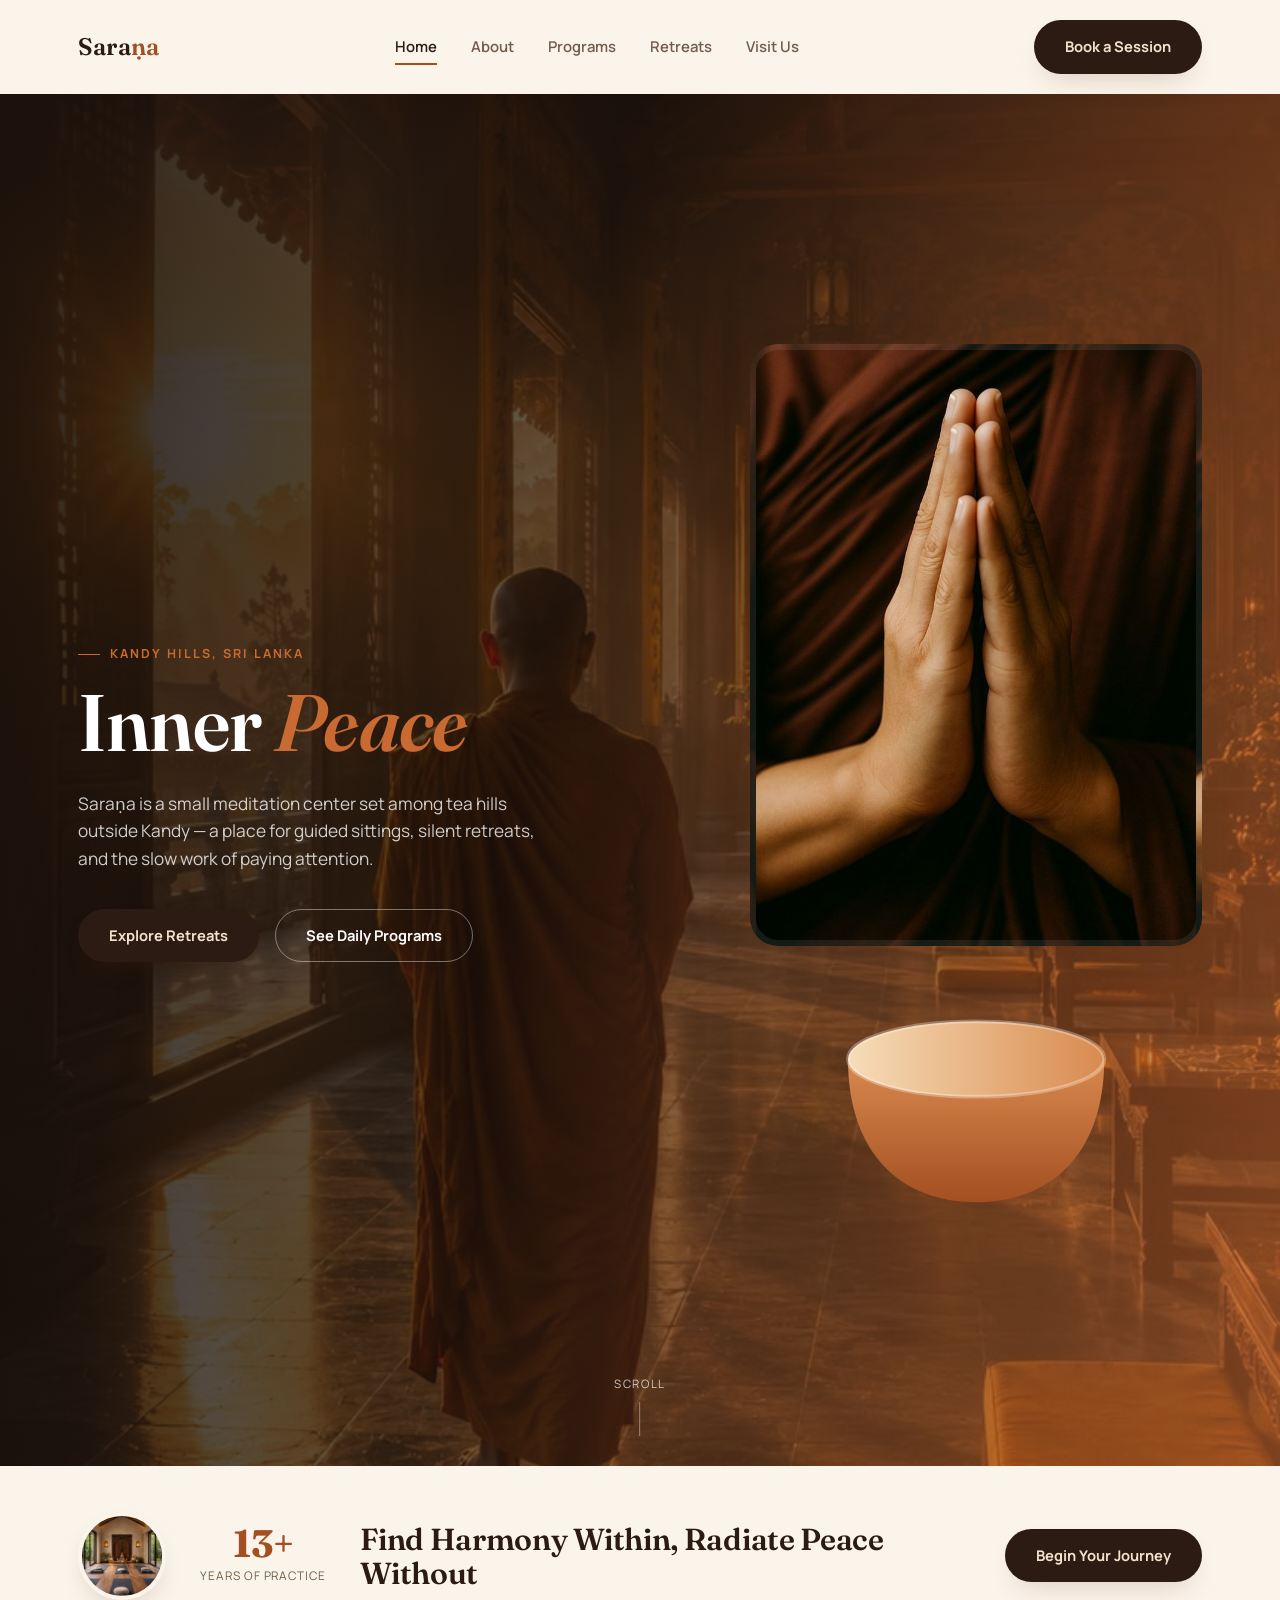
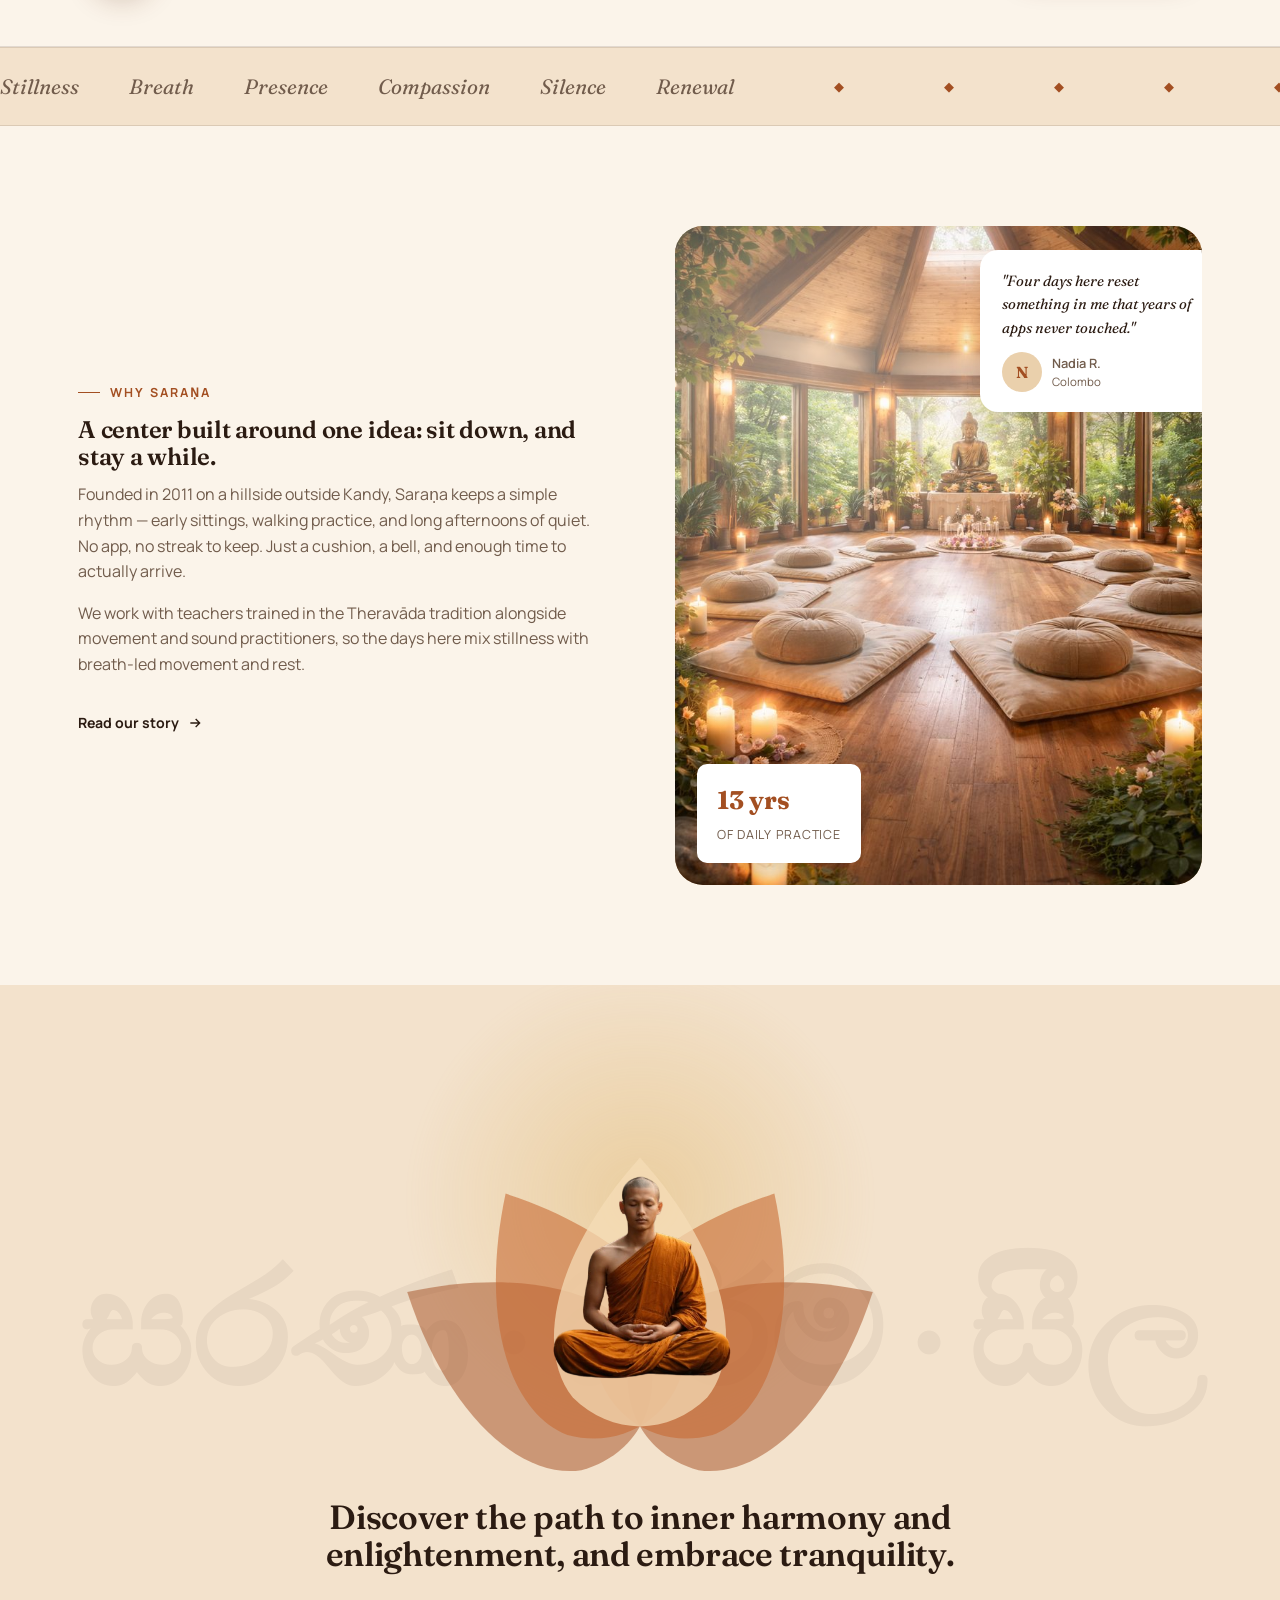
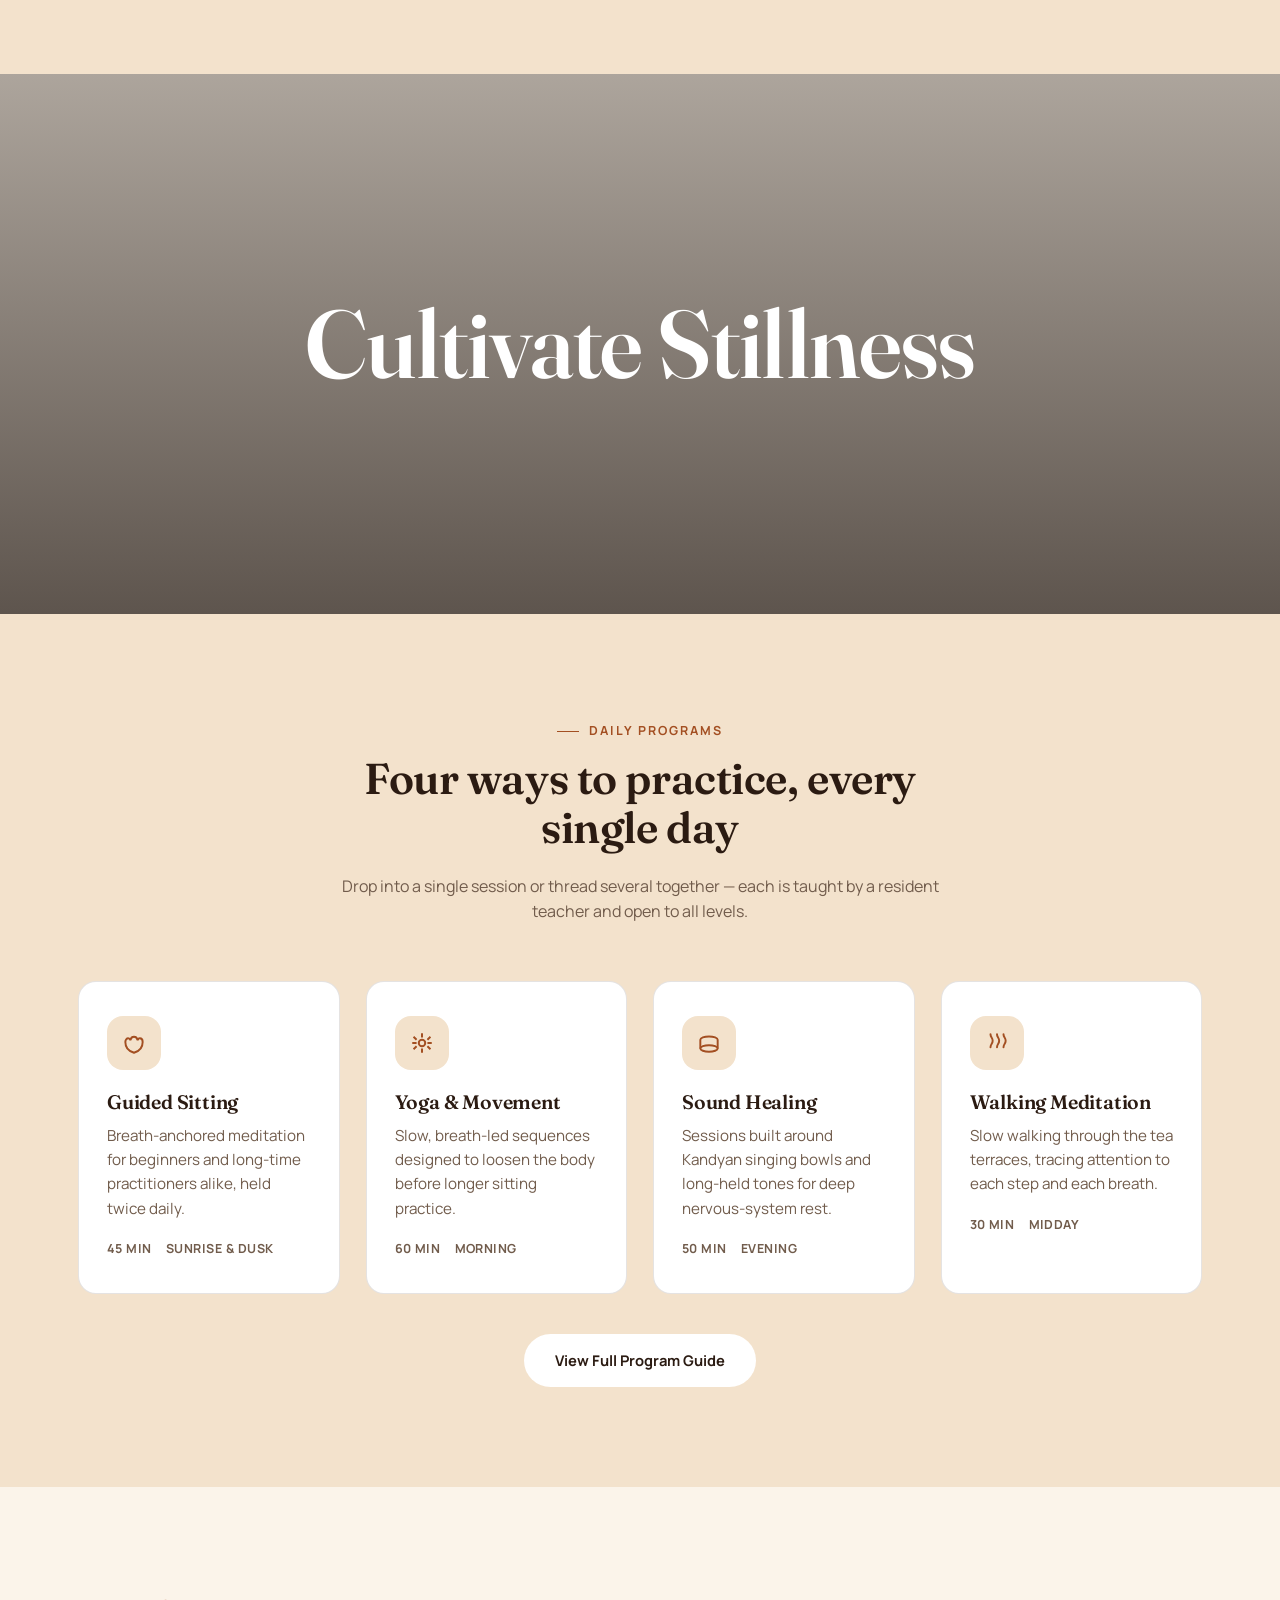
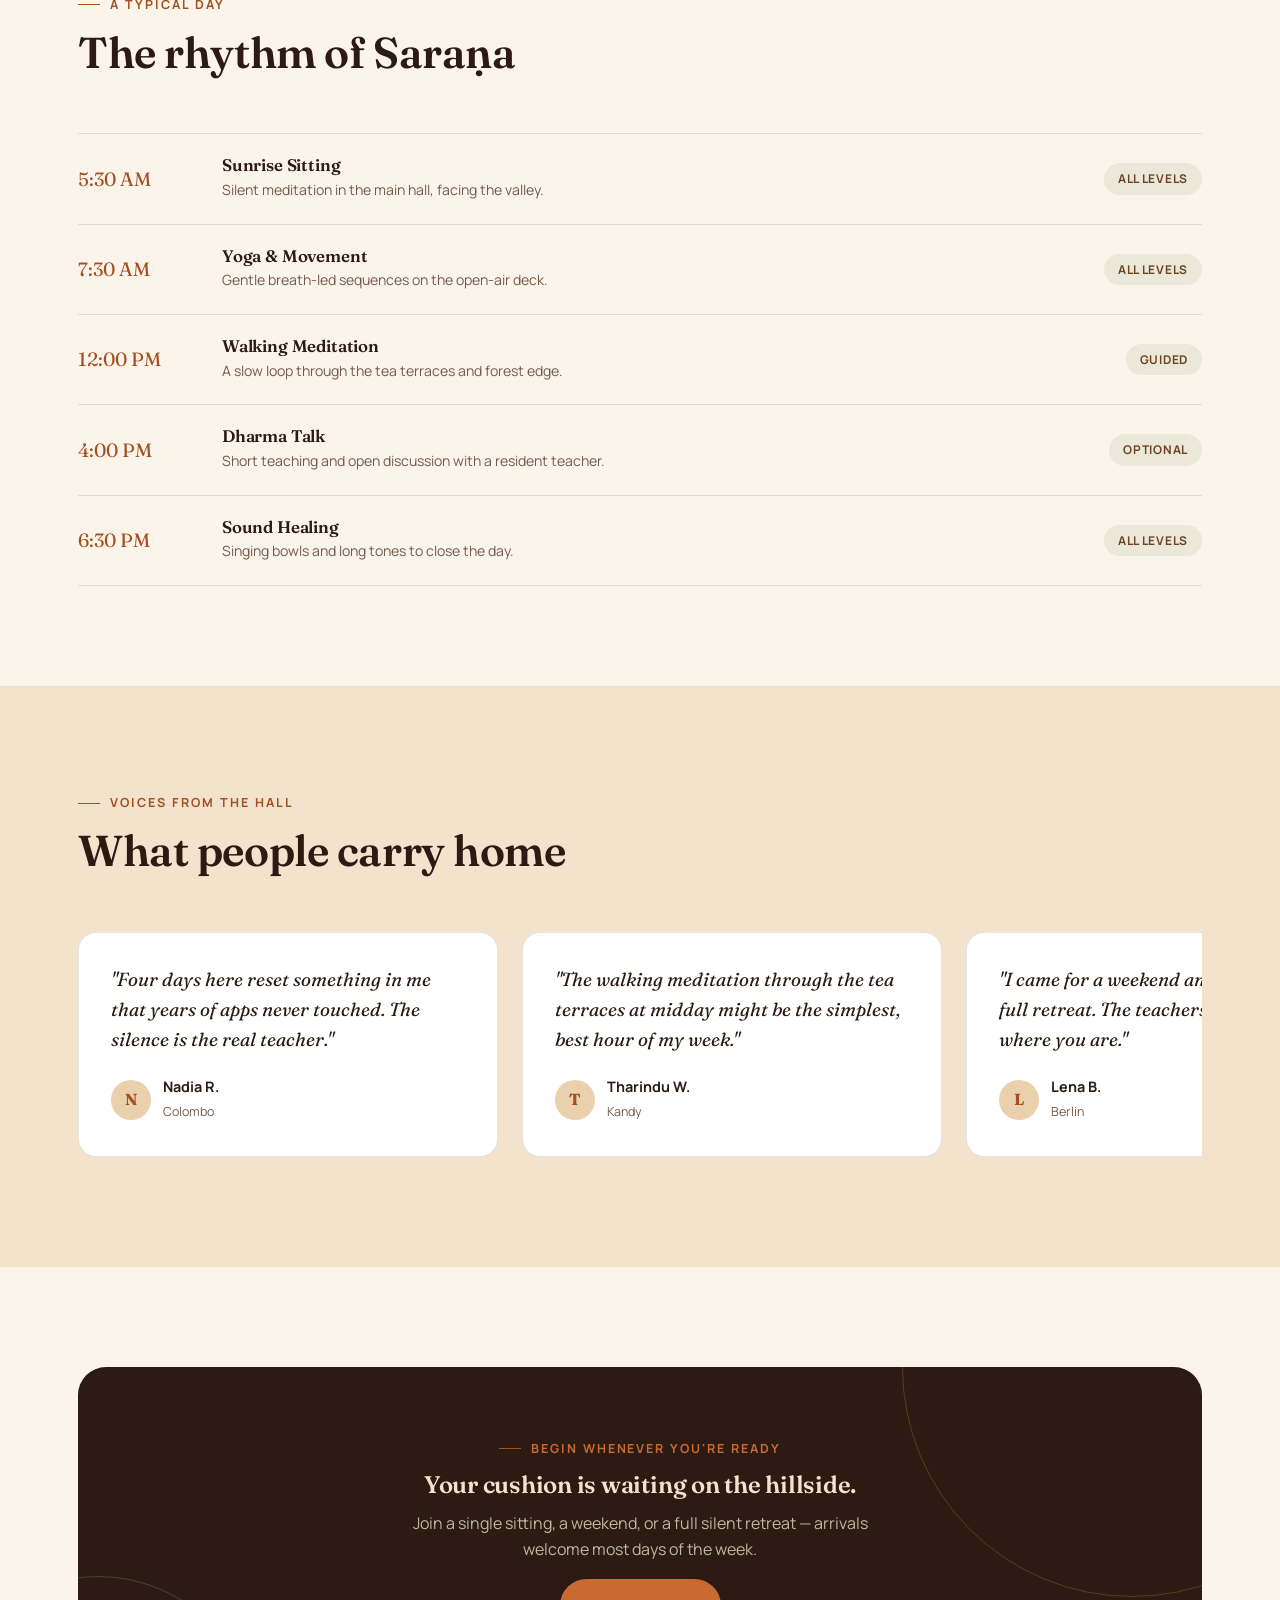
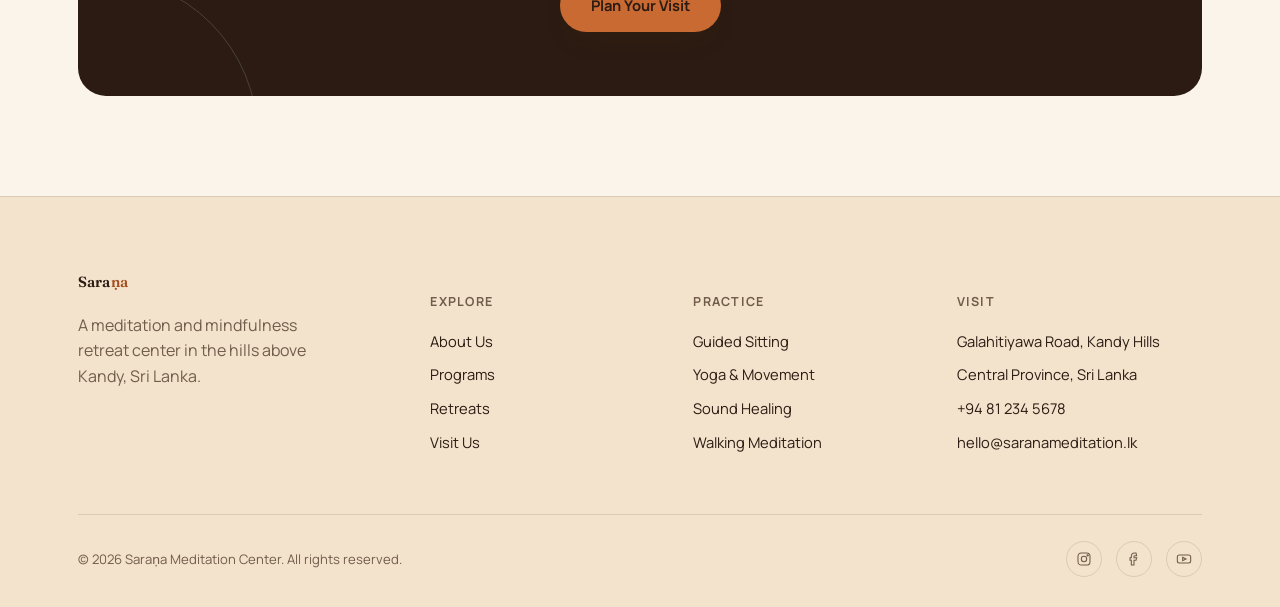
==== commit abe23dff: "Replace flower badge with monk emblem and bowl" ====
--- a/index.html
+++ b/index.html
@@ -54,43 +54,27 @@
       <div class="hero-split-visual">
         <div class="hero-split-photo" style="background-image:url('images/praying-hands.jpeg')"></div>
         <div class="hero-particles" id="heroParticles" aria-hidden="true"></div>
-        <div class="hero-flower-badge">
-          <div class="flower scroll-bloom" aria-hidden="true">
-            <span class="flower-glow"></span>
-            <svg class="flower-svg" viewBox="0 0 168 168">
-              <!-- outer ring -->
-              <g class="petal petal-outer petal-gold" style="--i:0; transform:rotate(0deg)"><path class="petal-shape" d="M84 84 C 74 62 74 28 84 8 C 94 28 94 62 84 84 Z"/></g>
-              <g class="petal petal-outer petal-sage" style="--i:1; transform:rotate(45deg)"><path class="petal-shape" d="M84 84 C 74 62 74 28 84 8 C 94 28 94 62 84 84 Z"/></g>
-              <g class="petal petal-outer petal-gold" style="--i:2; transform:rotate(90deg)"><path class="petal-shape" d="M84 84 C 74 62 74 28 84 8 C 94 28 94 62 84 84 Z"/></g>
-              <g class="petal petal-outer petal-sage" style="--i:3; transform:rotate(135deg)"><path class="petal-shape" d="M84 84 C 74 62 74 28 84 8 C 94 28 94 62 84 84 Z"/></g>
-              <g class="petal petal-outer petal-gold" style="--i:4; transform:rotate(180deg)"><path class="petal-shape" d="M84 84 C 74 62 74 28 84 8 C 94 28 94 62 84 84 Z"/></g>
-              <g class="petal petal-outer petal-sage" style="--i:5; transform:rotate(225deg)"><path class="petal-shape" d="M84 84 C 74 62 74 28 84 8 C 94 28 94 62 84 84 Z"/></g>
-              <g class="petal petal-outer petal-gold" style="--i:6; transform:rotate(270deg)"><path class="petal-shape" d="M84 84 C 74 62 74 28 84 8 C 94 28 94 62 84 84 Z"/></g>
-              <g class="petal petal-outer petal-sage" style="--i:7; transform:rotate(315deg)"><path class="petal-shape" d="M84 84 C 74 62 74 28 84 8 C 94 28 94 62 84 84 Z"/></g>
-              <!-- middle ring, offset for a layered look -->
-              <g class="petal petal-middle petal-sand" style="--i:2; transform:rotate(22.5deg)"><path class="petal-shape" d="M84 84 C 77 67 77 42 84 26 C 91 42 91 67 84 84 Z"/></g>
-              <g class="petal petal-middle petal-deep" style="--i:3; transform:rotate(67.5deg)"><path class="petal-shape" d="M84 84 C 77 67 77 42 84 26 C 91 42 91 67 84 84 Z"/></g>
-              <g class="petal petal-middle petal-sand" style="--i:4; transform:rotate(112.5deg)"><path class="petal-shape" d="M84 84 C 77 67 77 42 84 26 C 91 42 91 67 84 84 Z"/></g>
-              <g class="petal petal-middle petal-deep" style="--i:5; transform:rotate(157.5deg)"><path class="petal-shape" d="M84 84 C 77 67 77 42 84 26 C 91 42 91 67 84 84 Z"/></g>
-              <g class="petal petal-middle petal-sand" style="--i:6; transform:rotate(202.5deg)"><path class="petal-shape" d="M84 84 C 77 67 77 42 84 26 C 91 42 91 67 84 84 Z"/></g>
-              <g class="petal petal-middle petal-deep" style="--i:7; transform:rotate(247.5deg)"><path class="petal-shape" d="M84 84 C 77 67 77 42 84 26 C 91 42 91 67 84 84 Z"/></g>
-              <g class="petal petal-middle petal-sand" style="--i:8; transform:rotate(292.5deg)"><path class="petal-shape" d="M84 84 C 77 67 77 42 84 26 C 91 42 91 67 84 84 Z"/></g>
-              <g class="petal petal-middle petal-deep" style="--i:9; transform:rotate(337.5deg)"><path class="petal-shape" d="M84 84 C 77 67 77 42 84 26 C 91 42 91 67 84 84 Z"/></g>
-              <!-- inner ring, small petals cradling the core -->
-              <g class="petal petal-inner petal-deep" style="--i:6; transform:rotate(0deg)"><path class="petal-shape" d="M84 84 C 79 71 79 54 84 42 C 89 54 89 71 84 84 Z"/></g>
-              <g class="petal petal-inner petal-gold" style="--i:7; transform:rotate(60deg)"><path class="petal-shape" d="M84 84 C 79 71 79 54 84 42 C 89 54 89 71 84 84 Z"/></g>
-              <g class="petal petal-inner petal-deep" style="--i:8; transform:rotate(120deg)"><path class="petal-shape" d="M84 84 C 79 71 79 54 84 42 C 89 54 89 71 84 84 Z"/></g>
-              <g class="petal petal-inner petal-gold" style="--i:9; transform:rotate(180deg)"><path class="petal-shape" d="M84 84 C 79 71 79 54 84 42 C 89 54 89 71 84 84 Z"/></g>
-              <g class="petal petal-inner petal-deep" style="--i:10; transform:rotate(240deg)"><path class="petal-shape" d="M84 84 C 79 71 79 54 84 42 C 89 54 89 71 84 84 Z"/></g>
-              <g class="petal petal-inner petal-gold" style="--i:11; transform:rotate(300deg)"><path class="petal-shape" d="M84 84 C 79 71 79 54 84 42 C 89 54 89 71 84 84 Z"/></g>
-              <!-- glowing sacred core -->
-              <g class="sacred-core">
-                <circle class="core-ring core-ring-outer" cx="84" cy="84" r="22"/>
-                <circle class="core-ring core-ring-mid" cx="84" cy="84" r="15"/>
-                <circle class="flower-pistil" cx="84" cy="84" r="9"/>
-              </g>
+        <div class="hero-monk-emblem" id="singingBowl" role="button" tabindex="0" aria-label="Tap to ring the singing bowl">
+          <div class="bowl-scene" aria-hidden="true">
+            <div class="bowl-ring ring-1"></div>
+            <div class="bowl-ring ring-2"></div>
+            <div class="bowl-ring ring-3"></div>
+            <svg class="singing-bowl" viewBox="0 0 120 80">
+              <defs>
+                <linearGradient id="bowlBodyGrad" x1="0" y1="0" x2="0" y2="1">
+                  <stop offset="0%" stop-color="#D98A4E"/>
+                  <stop offset="100%" stop-color="#A34F22"/>
+                </linearGradient>
+                <linearGradient id="bowlRimGrad" x1="0" y1="0" x2="1" y2="0">
+                  <stop offset="0%" stop-color="#F6DDB8"/>
+                  <stop offset="100%" stop-color="#D98A4E"/>
+                </linearGradient>
+              </defs>
+              <path d="M26 30 C26 55 40 68 60 68 C80 68 94 55 94 30 Z" fill="url(#bowlBodyGrad)"/>
+              <ellipse cx="60" cy="30" rx="34" ry="10" fill="url(#bowlRimGrad)"/>
+              <ellipse cx="60" cy="30" rx="34" ry="10" fill="none" stroke="rgba(255,255,255,0.3)" stroke-width="1"/>
             </svg>
-            <span class="flower-label">Open slowly. Close gently.</span>
+            <div class="bowl-mallet"></div>
           </div>
         </div>
       </div>
